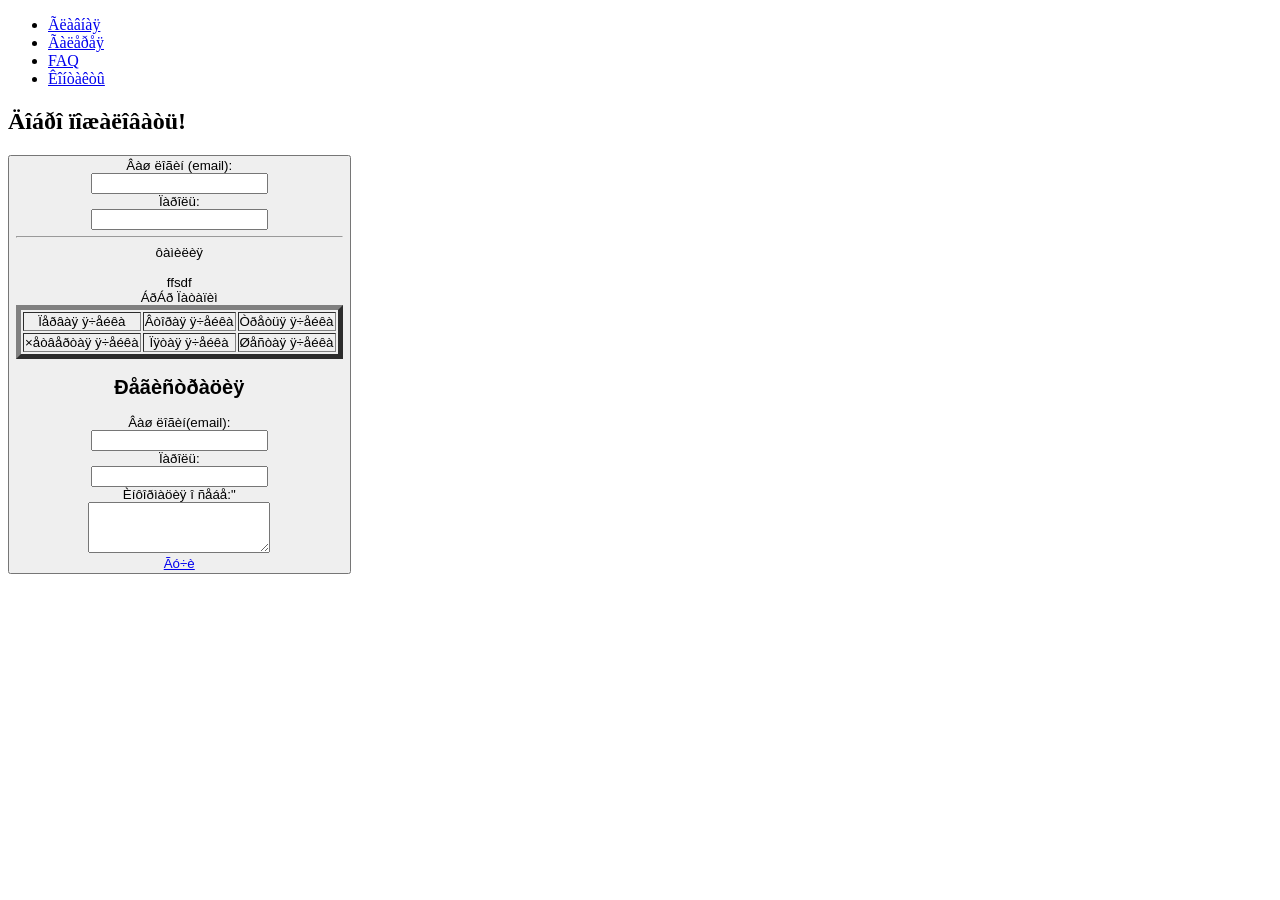
==== index.html @ 30a567be "Rename gg.html to index.html" ====
<!DOCTYPE html> 
<html>

<body>

<nav>
<ul>

<li><a href="#home">Ãëàâíàÿ</a></li>
<li><a href="#gallery">Ãàëåðåÿ</a></li>
<li><a href="#faq">FAQ</a></li>
<li><a href="#contact">Êîíòàêòû</a></li>
</ul>
</nav>
</div>
</header>
<main>
<section id="home" class="hero">
<div class= "hero-content">
<h2 id="heroTitle">Äîáðî ïîæàëîâàòü!<h2>
<div class="button-group">
<button id="ChfngeThemeBtn" class="btn btn-primary">


<form>
<label for="login">Âàø ëîãèí (email):</label><br>
<input type="login" name="ëîãèí"><br>

<label for="password">Ïàðîëü:</label><br>
<input type="password" name="ïàðîëü"<br>



<hr>ôàìèëèÿ</hr>
<table>
<table border="5">
<caption>ÁðÁð Ïàòàïèì</caption>
<br>ffsdf</br>
<tr><td>Ïåðâàÿ ÿ÷åéêà</td><td>Âòîðàÿ ÿ÷åéêà</td><td>Òðåòüÿ ÿ÷åéêà</td></tr>
<tr><td>×åòâåðòàÿ ÿ÷åéêà</td><td>Ïÿòàÿ ÿ÷åéêà</td><td>Øåñòàÿ ÿ÷åéêà</td></tr>
</table>

<form>
<h1>Ðåãèñòðàöèÿ</h1>
<label for="login-field">Âàø ëîãèí(email):</label><br>
<input type="text" name="login" id="login-field"><br>

<label for="password-field">Ïàðîëü:</label><br>
<input type="password" name="ïàðîëü"><br>

<label for="about-myself">Èíôîðìàöèÿ î ñåáå:"<label><br>
<textarea name="îáî ìíå" rows="3"></textarea><br>

<div id="brrrr">
<a href="#brrrr">Ãó÷è</a>


</body>
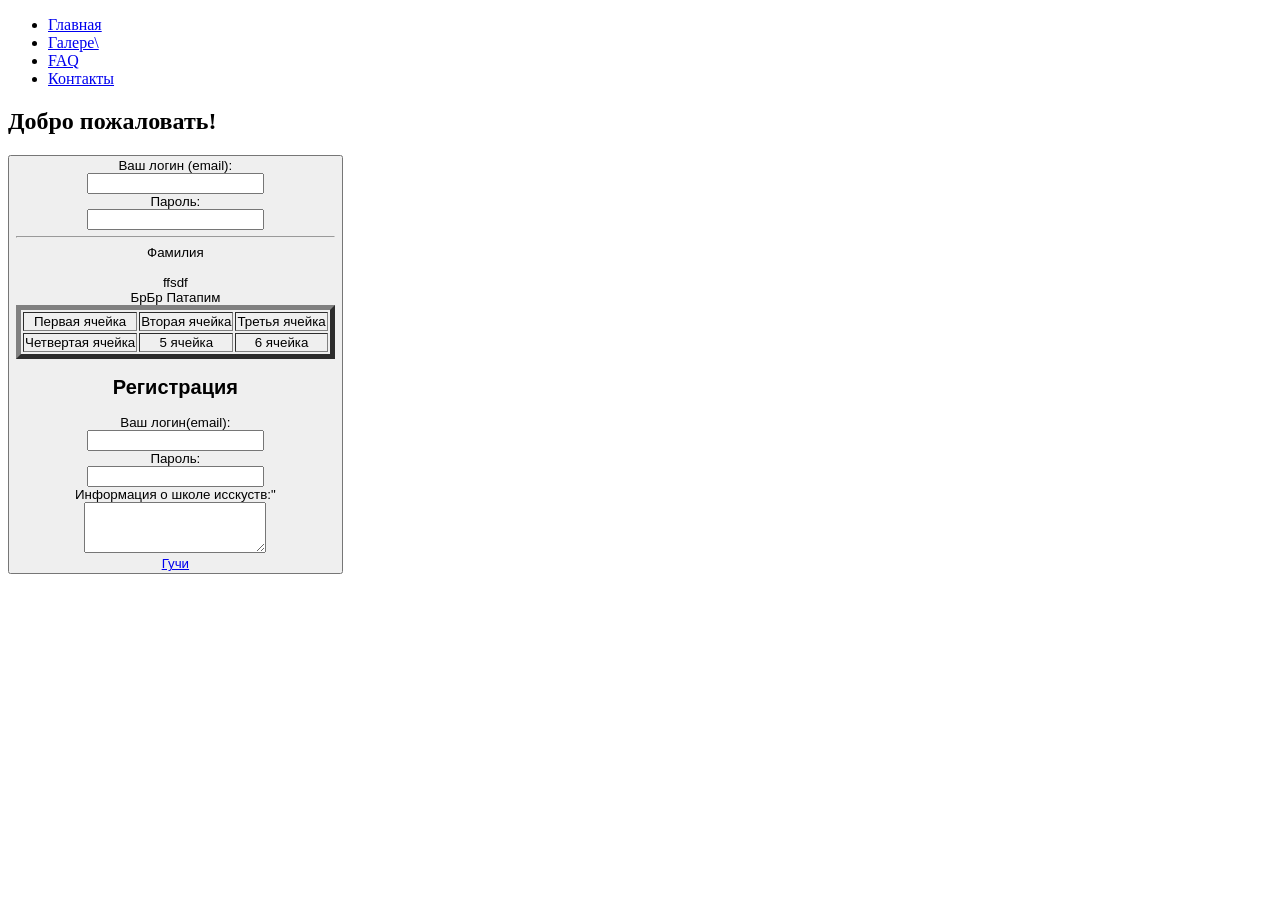
==== commit 02c6b155: "Update index.html" ====
--- a/index.html
+++ b/index.html
@@ -6,10 +6,10 @@
 <nav>
 <ul>
 
-<li><a href="#home">Ãëàâíàÿ</a></li>
-<li><a href="#gallery">Ãàëåðåÿ</a></li>
+<li><a href="#home">Главная</a></li>
+<li><a href="#gallery">Галере\</a></li>
 <li><a href="#faq">FAQ</a></li>
-<li><a href="#contact">Êîíòàêòû</a></li>
+<li><a href="#contact">Контакты</a></li>
 </ul>
 </nav>
 </div>
@@ -17,42 +17,42 @@
 <main>
 <section id="home" class="hero">
 <div class= "hero-content">
-<h2 id="heroTitle">Äîáðî ïîæàëîâàòü!<h2>
+<h2 id="heroTitle">Добро пожаловать!<h2>
 <div class="button-group">
 <button id="ChfngeThemeBtn" class="btn btn-primary">
 
 
 <form>
-<label for="login">Âàø ëîãèí (email):</label><br>
-<input type="login" name="ëîãèí"><br>
+<label for="login">Ваш логин (email):</label><br>
+<input type="login" name="логин"><br>
 
-<label for="password">Ïàðîëü:</label><br>
-<input type="password" name="ïàðîëü"<br>
+<label for="password">Пароль:</label><br>
+<input type="password" name="пароль"<br>
 
 
 
-<hr>ôàìèëèÿ</hr>
+<hr>Фамилия</hr>
 <table>
 <table border="5">
-<caption>ÁðÁð Ïàòàïèì</caption>
+<caption>БрБр Патапим</caption>
 <br>ffsdf</br>
-<tr><td>Ïåðâàÿ ÿ÷åéêà</td><td>Âòîðàÿ ÿ÷åéêà</td><td>Òðåòüÿ ÿ÷åéêà</td></tr>
-<tr><td>×åòâåðòàÿ ÿ÷åéêà</td><td>Ïÿòàÿ ÿ÷åéêà</td><td>Øåñòàÿ ÿ÷åéêà</td></tr>
+<tr><td>Первая ячейка</td><td>Вторая ячейка</td><td>Третья ячейка</td></tr>
+<tr><td>Четвертая ячейка</td><td>5 ячейка</td><td>6 ячейка</td></tr>
 </table>
 
 <form>
-<h1>Ðåãèñòðàöèÿ</h1>
-<label for="login-field">Âàø ëîãèí(email):</label><br>
+<h1>Регистрация</h1>
+<label for="login-field">Ваш логин(email):</label><br>
 <input type="text" name="login" id="login-field"><br>
 
-<label for="password-field">Ïàðîëü:</label><br>
-<input type="password" name="ïàðîëü"><br>
+<label for="password-field">Пароль:</label><br>
+<input type="password" name="пароль"><br>
 
-<label for="about-myself">Èíôîðìàöèÿ î ñåáå:"<label><br>
-<textarea name="îáî ìíå" rows="3"></textarea><br>
+<label for="about-myself">Информация о школе исскуств:"<label><br>
+<textarea name="обо мне" rows="3"></textarea><br>
 
 <div id="brrrr">
-<a href="#brrrr">Ãó÷è</a>
+<a href="#brrrr">Гучи</a>
 
 
 </body>
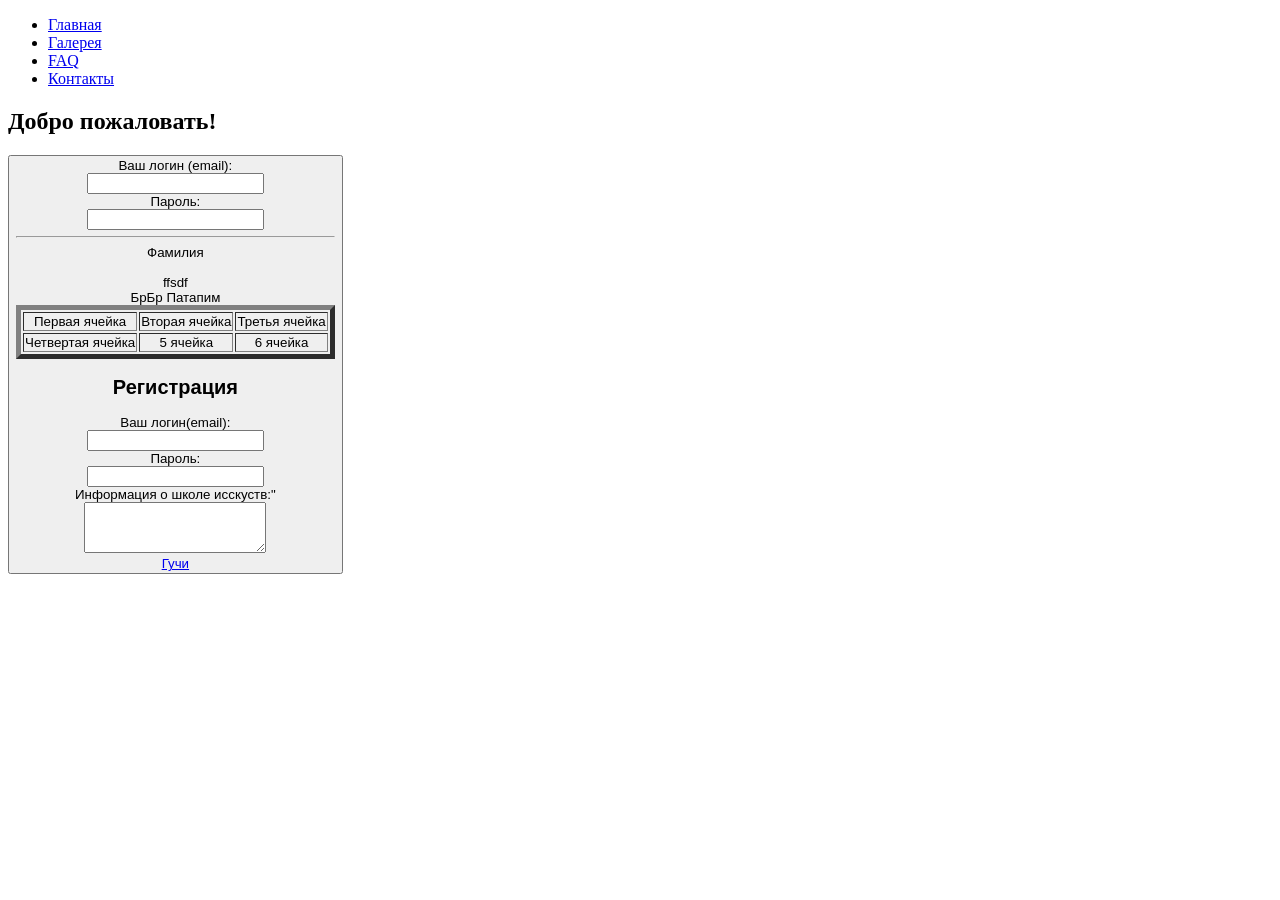
==== commit 692741eb: "Update index.html" ====
--- a/index.html
+++ b/index.html
@@ -7,7 +7,7 @@
 <ul>
 
 <li><a href="#home">Главная</a></li>
-<li><a href="#gallery">Галере\</a></li>
+<li><a href="#gallery">Галерея</a></li>
 <li><a href="#faq">FAQ</a></li>
 <li><a href="#contact">Контакты</a></li>
 </ul>
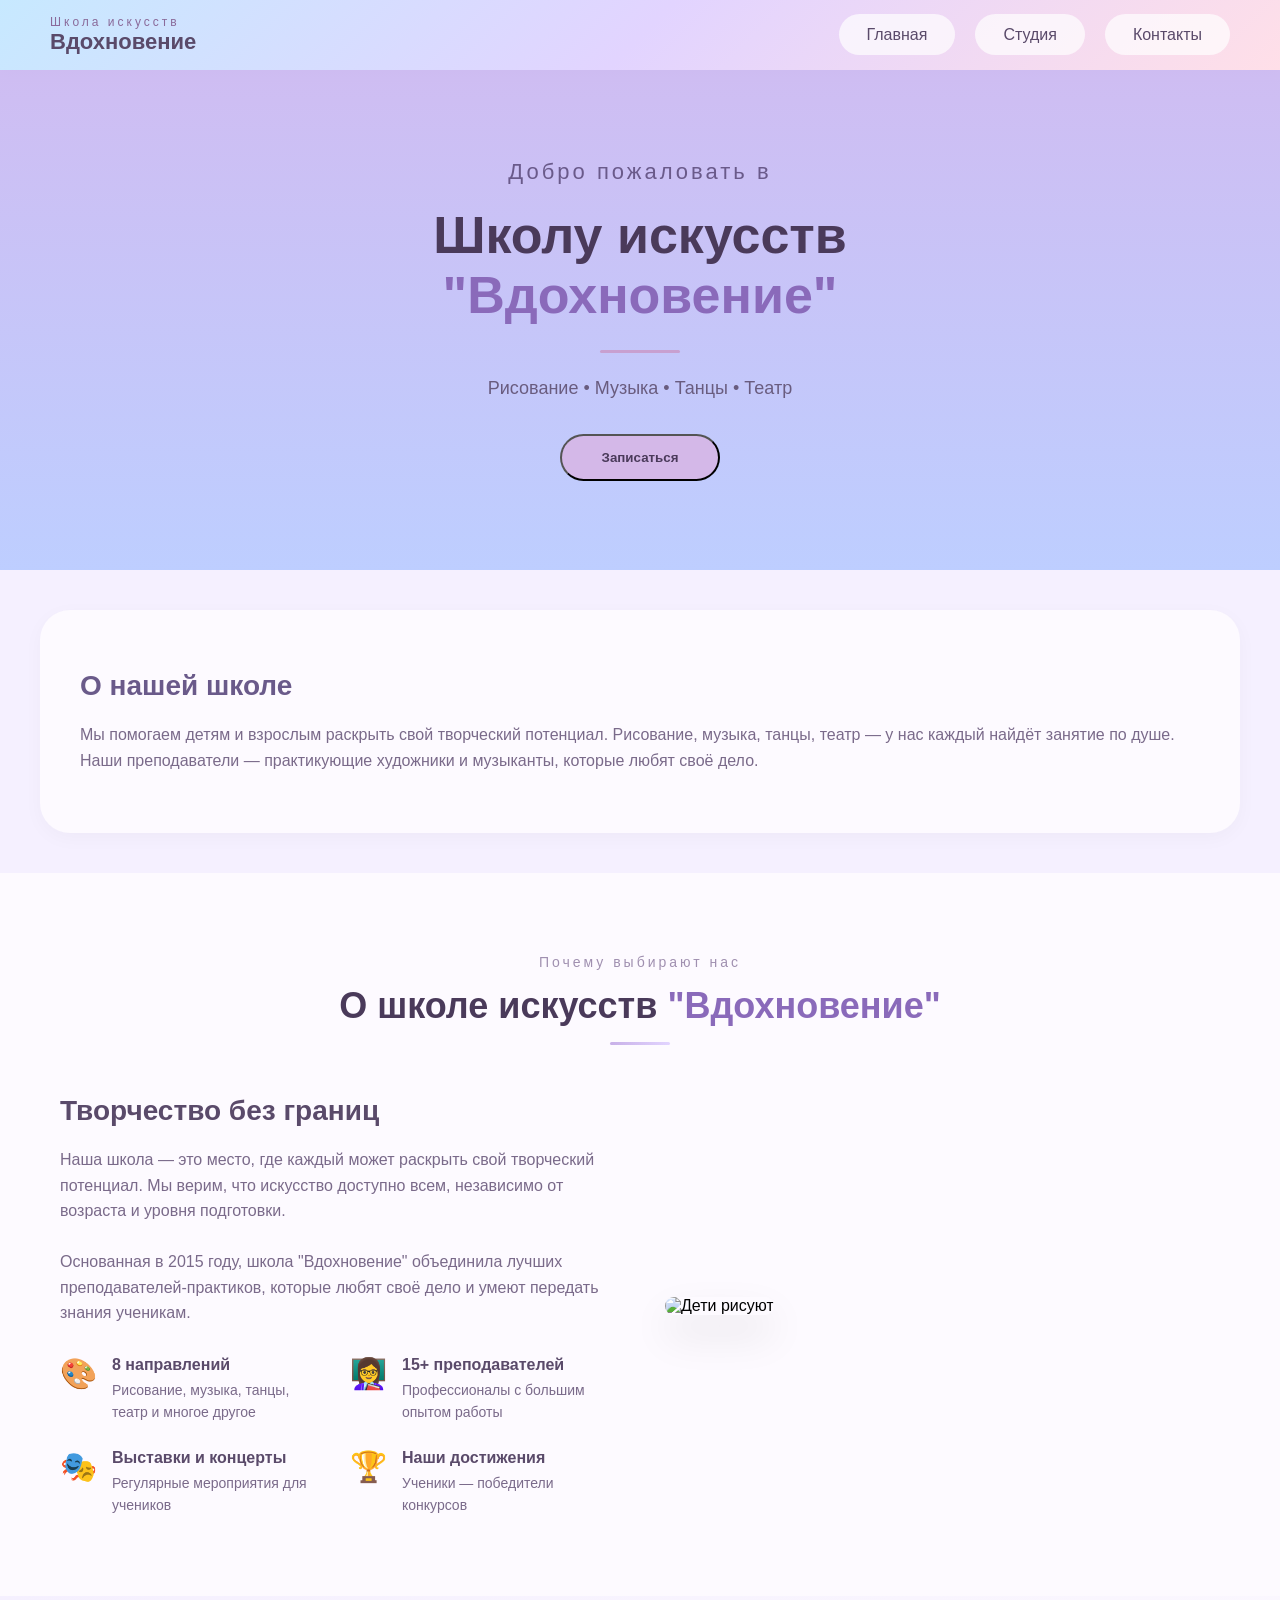
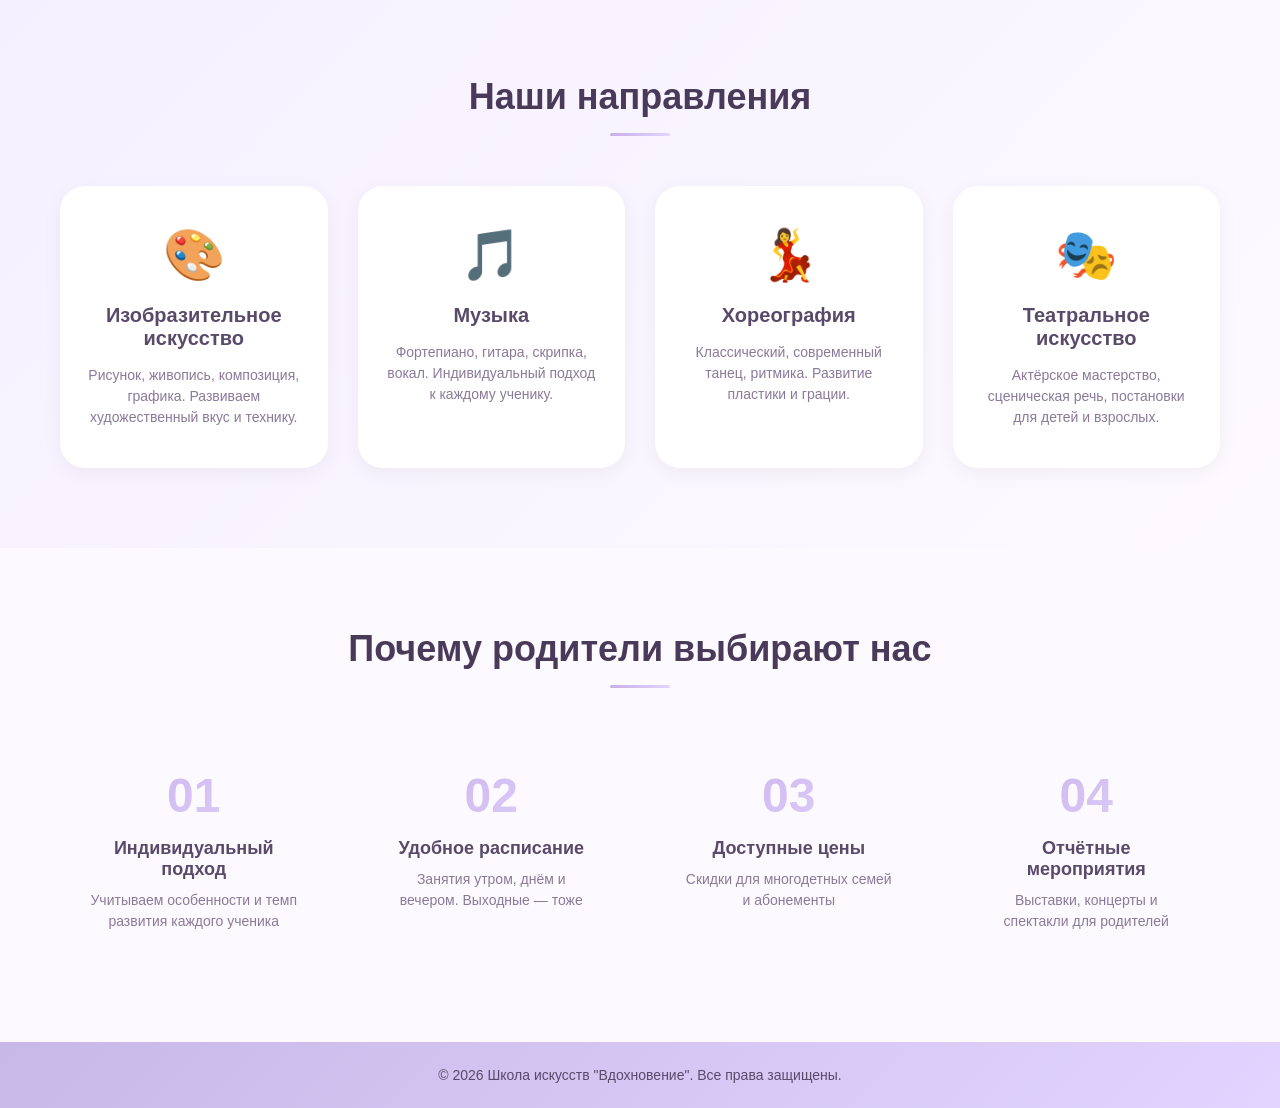
==== commit 970791df: "Update index.html" ====
--- a/index.html
+++ b/index.html
@@ -1,58 +1,767 @@
-<!DOCTYPE html> 
-<html>
-
+<!DOCTYPE html>
+<html lang="ru">
+<head>
+  <meta charset="utf-8">
+  <title>Школа искусств "Вдохновение"</title>
+</head>
+<style> * {
+            margin: 0;
+            padding: 0;
+            box-sizing: border-box;
+        }
+
+        body {
+            background: #f5f0ff;
+            font-family: 'Segoe UI', Tahoma, Geneva, Verdana, sans-serif;
+        }
+
+        /* ===== ШАПКА (Вариант 2 - логотип с надписью) ===== */
+        .header {
+            background: linear-gradient(135deg, #c7e9ff 0%, #e2d4ff 50%, #ffdfe8 100%);
+            padding: 15px 50px;
+            display: flex;
+            justify-content: space-between;
+            align-items: center;
+            box-shadow: 0 4px 15px rgba(0,0,0,0.05);
+        }
+
+        .logo a {
+            text-decoration: none;
+        }
+
+        .logo-small {
+            display: block;
+            font-size: 12px;
+            color: #8a6a9a;
+            letter-spacing: 3px;
+        }
+
+        .logo-big {
+            display: block;
+            font-size: 22px;
+            color: #5a4a6a;
+            font-weight: bold;
+        }
+
+        /* НАВИГАЦИЯ */
+        .nav {
+            display: flex;
+            list-style: none;
+            gap: 20px;
+        }
+
+        .nav a {
+            color: #5a4a6a;
+            text-decoration: none;
+            font-size: 16px;
+            padding: 12px 28px;
+            background: rgba(255, 255, 255, 0.7);
+            border-radius: 35px;
+            transition: all 0.3s ease;
+            font-weight: 500;
+        }
+
+        .nav a:hover {
+            background: #c8b0e8;
+            color: white;
+            transform: scale(1.05);
+            box-shadow: 0 5px 15px rgba(160, 120, 200, 0.3);
+        }
+
+        /* ===== БАННЕР С КАРТИНКОЙ (Вариант 3) ===== */
+        .banner {
+            background: linear-gradient(rgba(200, 180, 240, 0.85), rgba(180, 200, 255, 0.85)), 
+                        url('https://images.unsplash.com/photo-1460661419201-fd4cecdf8a8e?w=1200');
+            background-size: cover;
+            background-position: center;
+            min-height: 500px;
+            display: flex;
+            align-items: center;
+            justify-content: center;
+            text-align: center;
+            color: #4a3a5a;
+        }
+
+        .banner-content h2 {
+            font-size: 22px;
+            font-weight: normal;
+            letter-spacing: 3px;
+            margin-bottom: 15px;
+            color: #6a5a8a;
+        }
+
+        .banner-content h1 {
+            font-size: 52px;
+            margin: 20px 0;
+            font-weight: bold;
+            color: #4a3a5a;
+        }
+
+        .banner-content h1 span {
+            color: #8a6aba;
+        }
+
+        .banner-line {
+            width: 80px;
+            height: 3px;
+            background: #c8a0d0;
+            margin: 25px auto;
+            border-radius: 3px;
+        }
+
+        .banner-content p {
+            font-size: 18px;
+            margin-bottom: 35px;
+            opacity: 0.85;
+            color: #5a4a6a;
+        }
+
+        .banner-btn {
+            display: inline-block;
+            background: #d4b8e8;
+            color: #4a3a5a;
+            padding: 14px 40px;
+            text-decoration: none;
+            border-radius: 50px;
+            font-weight: bold;
+            transition: 0.3s;
+        }
+
+        .banner-btn:hover {
+            background: #e8c8f0;
+            transform: scale(1.05);
+            box-shadow: 0 5px 15px rgba(0,0,0,0.1);
+        }
+
+        /* ===== ОСНОВНОЙ КОНТЕНТ ===== */
+        .content {
+            padding: 60px 40px;
+            max-width: 1200px;
+            margin: 0 auto;
+            background: #fdfaff;
+            border-radius: 30px;
+            margin-top: 40px;
+            margin-bottom: 40px;
+            box-shadow: 0 5px 20px rgba(0,0,0,0.03);
+        }
+        .content h3 {
+            color: #6a5a8a;
+            font-size: 28px;
+            margin-bottom: 20px;
+        }
+
+        .content p {
+            color: #7a6a8a;
+            line-height: 1.6;
+        }
+
+        /* ===== ПОДВАЛ ===== */
+        .footer {
+            background: linear-gradient(135deg, #c8b8e8 0%, #e2d4ff 100%);
+            color: #5a4a6a;
+            text-align: center;
+            padding: 25px;
+            font-size: 14px;
+        }
+       
+/* ===== ОБЩИЕ СТИЛИ ===== */
+.container {
+    max-width: 1200px;
+    margin: 0 auto;
+    padding: 0 20px;
+}
+
+.section-title {
+    text-align: center;
+    margin-bottom: 50px;
+}
+
+.section-subtitle {
+    display: inline-block;
+    font-size: 14px;
+    letter-spacing: 3px;
+    color: #a090b0;
+    margin-bottom: 15px;
+}
+
+.section-title h2 {
+    font-size: 36px;
+    color: #4a3a5a;
+    margin-bottom: 15px;
+}
+
+.section-title h2 span {
+    color: #8a6aba;
+}
+
+.title-line {
+    width: 60px;
+    height: 3px;
+    background: linear-gradient(90deg, #c8b0e8, #e2d4ff);
+    margin: 0 auto;
+    border-radius: 3px;
+}
+
+/* ===== О ШКОЛЕ ===== */
+.about-section {
+    padding: 80px 0;
+    background: #fdfaff;
+}
+
+.about-grid {
+    display: flex;
+    gap: 50px;
+    align-items: center;
+}
+
+.about-text {
+    flex: 1;
+}
+
+.about-text h3 {
+    font-size: 28px;
+    color: #5a4a6a;
+    margin-bottom: 20px;
+}
+
+.about-text p {
+    color: #7a6a8a;
+    line-height: 1.6;
+    margin-bottom: 25px;
+}
+
+.features-list {
+    display: grid;
+    grid-template-columns: repeat(2, 1fr);
+    gap: 25px;
+    margin-top: 30px;
+}
+
+.feature {
+    display: flex;
+    gap: 15px;
+    align-items: flex-start;
+}
+
+.feature-icon {
+    font-size: 30px;
+}
+
+.feature h4 {
+    color: #5a4a6a;
+    margin-bottom: 5px;
+}
+
+.feature p {
+    font-size: 14px;
+    margin-bottom: 0;
+}
+
+.about-image {
+    flex: 1;
+}
+
+.about-image img {
+    width: 100%;
+    border-radius: 30px;
+    box-shadow: 0 20px 40px rgba(0,0,0,0.1);
+}
+
+/* ===== НАПРАВЛЕНИЯ ===== */
+.directions {
+    padding: 80px 0;
+    background: linear-gradient(135deg, #f5f0ff 0%, #fdfaff 100%);
+}
+
+.directions-grid {
+    display: grid;
+    grid-template-columns: repeat(4, 1fr);
+    gap: 30px;
+}
+
+.direction-card {
+    background: white;
+    padding: 40px 25px;
+    text-align: center;
+    border-radius: 25px;
+    transition: transform 0.3s, box-shadow 0.3s;
+    box-shadow: 0 5px 20px rgba(0,0,0,0.05);
+}
+
+.direction-card:hover {
+    transform: translateY(-10px);
+    box-shadow: 0 15px 35px rgba(160,120,200,0.15);
+}
+
+.direction-icon {
+    font-size: 50px;
+    margin-bottom: 20px;
+}
+
+.direction-card h3 {
+    color: #5a4a6a;
+    margin-bottom: 15px;
+    font-size: 20px;
+}
+
+.direction-card p {
+    color: #8a7a9a;
+    font-size: 14px;
+    line-height: 1.5;
+}
+
+/* ===== ПРЕИМУЩЕСТВА ===== */
+.advantages {
+    padding: 80px 0;
+    background: #fdfaff;
+}
+
+.advantages-grid {
+    display: grid;
+    grid-template-columns: repeat(4, 1fr);
+    gap: 30px;
+}
+
+.advantage {
+    text-align: center;
+    padding: 30px;
+}
+
+.advantage-number {
+    font-size: 48px;
+    font-weight: bold;
+    background: linear-gradient(135deg, #c8b0e8, #e2d4ff);
+    -webkit-background-clip: text;
+    background-clip: text;
+    color: transparent;
+    margin-bottom: 15px;
+}
+
+.advantage h3 {
+    color: #5a4a6a;
+    margin-bottom: 10px;
+    font-size: 18px;
+}.advantage p {
+    color: #8a7a9a;
+    font-size: 14px;
+    line-height: 1.5;
+}
+
+/* ===== АДАПТАЦИЯ ДЛЯ ТЕЛЕФОНОВ ===== */
+@media (max-width: 768px) {
+    .about-grid {
+        flex-direction: column;
+    }
+    
+    .directions-grid {
+        grid-template-columns: repeat(2, 1fr);
+    }
+    
+    .advantages-grid {
+        grid-template-columns: repeat(2, 1fr);
+    }
+    
+    .features-list {
+        grid-template-columns: 1fr;
+    }
+    
+    .section-title h2 {
+        font-size: 28px;
+    }
+}
+
+@media (max-width: 480px) {
+    .directions-grid {
+        grid-template-columns: 1fr;
+    }
+    
+    .advantages-grid {
+        grid-template-columns: 1fr;
+    }
+}
+`
+/* ===== ВСПЛЫВАЮЩЕЕ ОКНО (МОДАЛЬНОЕ) ===== */
+
+/* Кнопка, которая открывает окно */
+.open-modal-btn {
+    display: inline-block;
+    background: linear-gradient(135deg, #c8b0e8, #e2d4ff);
+    color: #4a3a5a;
+    padding: 16px 45px;
+    border: none;
+    border-radius: 50px;
+    font-size: 18px;
+    font-weight: bold;
+    cursor: pointer;
+    transition: all 0.3s ease;
+    font-family: inherit;
+    margin-top: 20px;
+}
+
+.open-modal-btn:hover {
+    transform: scale(1.05);
+    box-shadow: 0 8px 20px rgba(160, 120, 200, 0.3);
+}
+
+/* Затемнение фона */
+.modal {
+    display: none;
+    position: fixed;
+    top: 0;
+    left: 0;
+    width: 100%;
+    height: 100%;
+    background: rgba(0, 0, 0, 0.6);
+    z-index: 1000;
+    justify-content: center;
+    align-items: center;
+}
+
+/* Всплывающее окно */
+.modal-content {
+    background: white;
+    border-radius: 30px;
+    max-width: 500px;
+    width: 90%;
+    padding: 35px;
+    position: relative;
+    animation: modalOpen 0.3s ease;
+}
+
+@keyframes modalOpen {
+    from {
+        transform: scale(0.8);
+        opacity: 0;
+    }
+    to {
+        transform: scale(1);
+        opacity: 1;
+    }
+}
+
+/* Кнопка закрытия */
+.close-modal {
+    position: absolute;
+    top: 15px;
+    right: 20px;
+    font-size: 28px;
+    cursor: pointer;
+    color: #aaa;
+    transition: 0.3s;
+}
+
+.close-modal:hover {
+    color: #c8b0e8;
+}
+
+/* Форма внутри окна */
+.modal-form-group {
+    margin-bottom: 20px;
+}
+
+.modal-form-group label {
+    display: block;
+    color: #5a4a6a;
+    font-weight: 500;
+    margin-bottom: 8px;
+    font-size: 14px;
+}
+
+.modal-form-group input,
+.modal-form-group select {
+    width: 100%;
+    padding: 12px 15px;
+    border: 2px solid #e8e0f0;
+    border-radius: 15px;
+    font-size: 14px;
+    font-family: inherit;
+}
+
+.modal-form-group input:focus,
+.modal-form-group select:focus {
+    outline: none;
+    border-color: #c8b0e8;
+}
+
+.modal-submit-btn {
+    width: 100%;
+    background: linear-gradient(135deg, #c8b0e8, #e2d4ff);
+    color: #4a3a5a;
+    padding: 14px;
+    border: none;
+    border-radius: 50px;
+    font-size: 16px;
+    font-weight: bold;
+    cursor: pointer;
+    transition: 0.3s;
+    margin-top: 10px;
+}
+
+.modal-submit-btn:hover {
+    transform: scale(1.02);
+}
+
+/* Сообщение об успешной отправке */
+.success-message {
+    text-align: center;
+    padding: 20px;
+}
+
+.success-message h3 {
+    color: #6a5a8a;
+    margin-bottom: 10px;
+    font-size: 24px;
+}
+
+.success-message p {
+    color: #8a7a9a;
+}
+
+.success-message .checkmark {
+    font-size: 60px;
+    margin-bottom: 15px;
+}
+
+</style>
 <body>
 
-<nav>
-<ul>
-
-<li><a href="#home">Главная</a></li>
-<li><a href="#gallery">Галерея</a></li>
-<li><a href="#faq">FAQ</a></li>
-<li><a href="#contact">Контакты</a></li>
-</ul>
-</nav>
+<!-- ШАПКА (Вариант 2) -->
+<div class="header">
+    <div class="logo">
+        <a href="#">
+            <span class="logo-small">Школа искусств</span>
+            <span class="logo-big">Вдохновение</span>
+        </a>
+    </div>
+    <ul class="nav">
+        <li><a href="#">Главная</a></li>
+        <li><a href="#">Студия</a></li>
+        <li><a href="#">Контакты</a></li>
+    </ul>
 </div>
-</header>
-<main>
-<section id="home" class="hero">
-<div class= "hero-content">
-<h2 id="heroTitle">Добро пожаловать!<h2>
-<div class="button-group">
-<button id="ChfngeThemeBtn" class="btn btn-primary">
-
-
-<form>
-<label for="login">Ваш логин (email):</label><br>
-<input type="login" name="логин"><br>
-
-<label for="password">Пароль:</label><br>
-<input type="password" name="пароль"<br>
-
-
-
-<hr>Фамилия</hr>
-<table>
-<table border="5">
-<caption>БрБр Патапим</caption>
-<br>ffsdf</br>
-<tr><td>Первая ячейка</td><td>Вторая ячейка</td><td>Третья ячейка</td></tr>
-<tr><td>Четвертая ячейка</td><td>5 ячейка</td><td>6 ячейка</td></tr>
-</table>
-
-<form>
-<h1>Регистрация</h1>
-<label for="login-field">Ваш логин(email):</label><br>
-<input type="text" name="login" id="login-field"><br>
-
-<label for="password-field">Пароль:</label><br>
-<input type="password" name="пароль"><br>
-
-<label for="about-myself">Информация о школе исскуств:"<label><br>
-<textarea name="обо мне" rows="3"></textarea><br>
-
-<div id="brrrr">
-<a href="#brrrr">Гучи</a>
-
+
+<!-- БАННЕР С КАРТИНКОЙ (Вариант 3) -->
+<div class="banner">
+    <div class="banner-content">
+        <h2>Добро пожаловать в</h2>
+        <h1>Школу искусств<br><span>"Вдохновение"</span></h1>
+        <div class="banner-line"></div>
+        <p>Рисование • Музыка • Танцы • Театр</p>
+     <button class="banner-btn" onclick="записаться()">Записаться</button>
+
+
+    </div>
+</div>
+
+<!-- ОСНОВНОЙ КОНТЕНТ -->
+<div class="content">
+    <h3>О нашей школе</h3>
+    <p>Мы помогаем детям и взрослым раскрыть свой творческий потенциал. Рисование, музыка, танцы, театр — у нас каждый найдёт занятие по душе. Наши преподаватели — практикующие художники и музыканты, которые любят своё дело.</p>
+</div>
+<!-- О ШКОЛЕ - ОСНОВНОЙ БЛОК -->
+<div class="about-section">
+    <div class="container">
+        <div class="section-title">
+            <span class="section-subtitle">Почему выбирают нас</span>
+            <h2>О школе искусств <span>"Вдохновение"</span></h2>
+            <div class="title-line"></div>
+        </div>
+
+        <div class="about-grid">
+            <div class="about-text">
+                <h3>Творчество без границ</h3>
+                <p>Наша школа — это место, где каждый может раскрыть свой творческий потенциал. Мы верим, что искусство доступно всем, независимо от возраста и уровня подготовки.</p>
+                <p>Основанная в 2015 году, школа "Вдохновение" объединила лучших преподавателей-практиков, которые любят своё дело и умеют передать знания ученикам.</p>
+                <div class="features-list">
+                    <div class="feature">
+                        <span class="feature-icon">🎨</span>
+                        <div>
+                            <h4>8 направлений</h4>
+                            <p>Рисование, музыка, танцы, театр и многое другое</p>
+                        </div>
+                    </div>
+                    <div class="feature">
+                        <span class="feature-icon">👩‍🏫</span>
+                        <div>
+                            <h4>15+ преподавателей</h4>
+                            <p>Профессионалы с большим опытом работы</p>
+                        </div>
+                    </div>
+                    <div class="feature">
+                        <span class="feature-icon">🎭</span>
+                        <div>
+                            <h4>Выставки и концерты</h4>
+                            <p>Регулярные мероприятия для учеников</p>
+                        </div>
+                    </div>
+                    <div class="feature">
+                        <span class="feature-icon">🏆</span>
+                        <div>
+                            <h4>Наши достижения</h4>
+                            <p>Ученики — победители конкурсов</p>
+                        </div>
+                    </div>
+                </div>
+            </div>
+            <div class="about-image">
+                <img src="https://images.unsplash.com/photo-1544620347-c4fd4a3d5957?w=500" alt="Дети рисуют">
+            </div>
+        </div>
+    </div>
+</div>
+
+<!-- НАПРАВЛЕНИЯ -->
+<div class="directions">
+    <div class="container">
+        <div class="section-title">
+            <h2>Наши направления</h2>
+            <div class="title-line"></div>
+        </div>
+        <div class="directions-grid">
+            <div class="direction-card">
+                <div class="direction-icon">🎨</div>
+                <h3>Изобразительное искусство</h3>
+                <p>Рисунок, живопись, композиция, графика. Развиваем художественный вкус и технику.</p>
+            </div>
+            <div class="direction-card">
+                <div class="direction-icon">🎵</div>
+                <h3>Музыка</h3>
+                <p>Фортепиано, гитара, скрипка, вокал. Индивидуальный подход к каждому ученику.</p>
+            </div>
+            <div class="direction-card">
+                <div class="direction-icon">💃</div>
+                <h3>Хореография</h3>
+                <p>Классический, современный танец, ритмика. Развитие пластики и грации.</p>
+            </div>
+            <div class="direction-card">
+                <div class="direction-icon">🎭</div>
+                <h3>Театральное искусство</h3>
+                <p>Актёрское мастерство, сценическая речь, постановки для детей и взрослых.</p>
+            </div>
+        </div>
+    </div>
+</div>
+<!-- ПРЕИМУЩЕСТВА -->
+<div class="advantages">
+    <div class="container">
+        <div class="section-title">
+            <h2>Почему родители выбирают нас</h2>
+            <div class="title-line"></div>
+        </div>
+        <div class="advantages-grid">
+            <div class="advantage">
+                <div class="advantage-number">01</div>
+                <h3>Индивидуальный подход</h3>
+                <p>Учитываем особенности и темп развития каждого ученика</p>
+            </div>
+            <div class="advantage">
+                <div class="advantage-number">02</div>
+                <h3>Удобное расписание</h3>
+                <p>Занятия утром, днём и вечером. Выходные — тоже</p>
+            </div>
+            <div class="advantage">
+                <div class="advantage-number">03</div>
+                <h3>Доступные цены</h3>
+                <p>Скидки для многодетных семей и абонементы</p>
+            </div>
+            <div class="advantage">
+                <div class="advantage-number">04</div>
+                <h3>Отчётные мероприятия</h3>
+                <p>Выставки, концерты и спектакли для родителей</p>
+            </div>
+        </div>
+    </div>
+</div>
+
+<!-- ПОДВАЛ -->
+<div class="footer">
+    © 2026 Школа искусств "Вдохновение". Все права защищены.
+</div>
+<!-- ВСПЛЫВАЮЩЕЕ ОКНО -->
+<div id="myModal" class="modal">
+    <div class="modal-content">
+        <span class="close-modal" onclick="closeModal()">&times;</span>
+        
+        <!-- Форма в окне -->
+        <div id="formContent">
+            <h3 style="color: #5a4a6a; margin-bottom: 20px; text-align: center;">Записаться в школу</h3>
+            <form id="signupForm">
+                <div class="modal-form-group">
+                    <label>Ваше имя *</label>
+                    <input type="text" id="modalName" required>
+                </div>
+                <div class="modal-form-group">
+                    <label>Телефон *</label>
+                    <input type="tel" id="modalPhone" required>
+                    </div>
+                <div class="modal-form-group">
+                    <label>Возраст ученика</label>
+                    <select id="modalAge">
+                        <option value="4-6">4-6 лет</option>
+                        <option value="7-10">7-10 лет</option>
+                        <option value="11-14">11-14 лет</option>
+                        <option value="15-17">15-17 лет</option>
+                        <option value="18+">18+ лет</option>
+                    </select>
+                </div>
+                <div class="modal-form-group">
+                    <label>Направление</label>
+                    <select id="modalDirection">
+                        <option value="painting">Изобразительное искусство</option>
+                        <option value="music">Музыка</option>
+                        <option value="dance">Хореография</option>
+                        <option value="theater">Театральное искусство</option>
+                    </select>
+                </div>
+                <button type="submit" class="modal-submit-btn">Отправить заявку</button>
+            </form>
+        </div>
+    </div>
+</div>
+<script>
+    function записаться() {
+        // Вопрос 1: Имя
+        let имя = prompt("Введите ваше имя:");
+        if (!имя) {
+            alert("Вы не ввели имя!");
+            return;
+        }
+        
+        // Вопрос 2: Телефон
+        let телефон = prompt("Введите ваш номер телефона:");
+        if (!телефон) {
+            alert("Вы не ввели телефон!");
+            return;
+        }
+        
+        // Вопрос 3: Возраст
+        let возраст = prompt("Введите возраст ученика (например: 7, 15, взрослый):");
+        if (!возраст) {
+            возраст = "не указан";
+        }
+        
+        // Вопрос 4: Направление
+        let направление = prompt("Какое направление вас интересует?\n1 - Рисование\n2 - Музыка\n3 - Танцы\n4 - Театр");
+        
+        let направлениеТекст = "";
+        if (направление === "1") направлениеТекст = "Рисование";
+        else if (направление === "2") направлениеТекст = "Музыка";
+        else if (направление === "3") направлениеТекст = "Танцы";
+        else if (направление === "4") направлениеТекст = "Театр";
+        else направлениеТекст = "не выбрано";
+        
+        // Показать результат
+        let сообщение = "✅ ЗАЯВКА ПРИНЯТА!\n\n";
+        сообщение += "Имя: " + имя + "\n";
+        сообщение += "Телефон: " + телефон + "\n";
+        сообщение += "Возраст: " + возраст + "\n";
+        сообщение += "Направление: " + направлениеТекст + "\n\n";
+        сообщение += "Мы свяжемся с вами в ближайшее время!";
+        
+        alert(сообщение);
+    }
+</script>
 
 </body>
+</html>
+
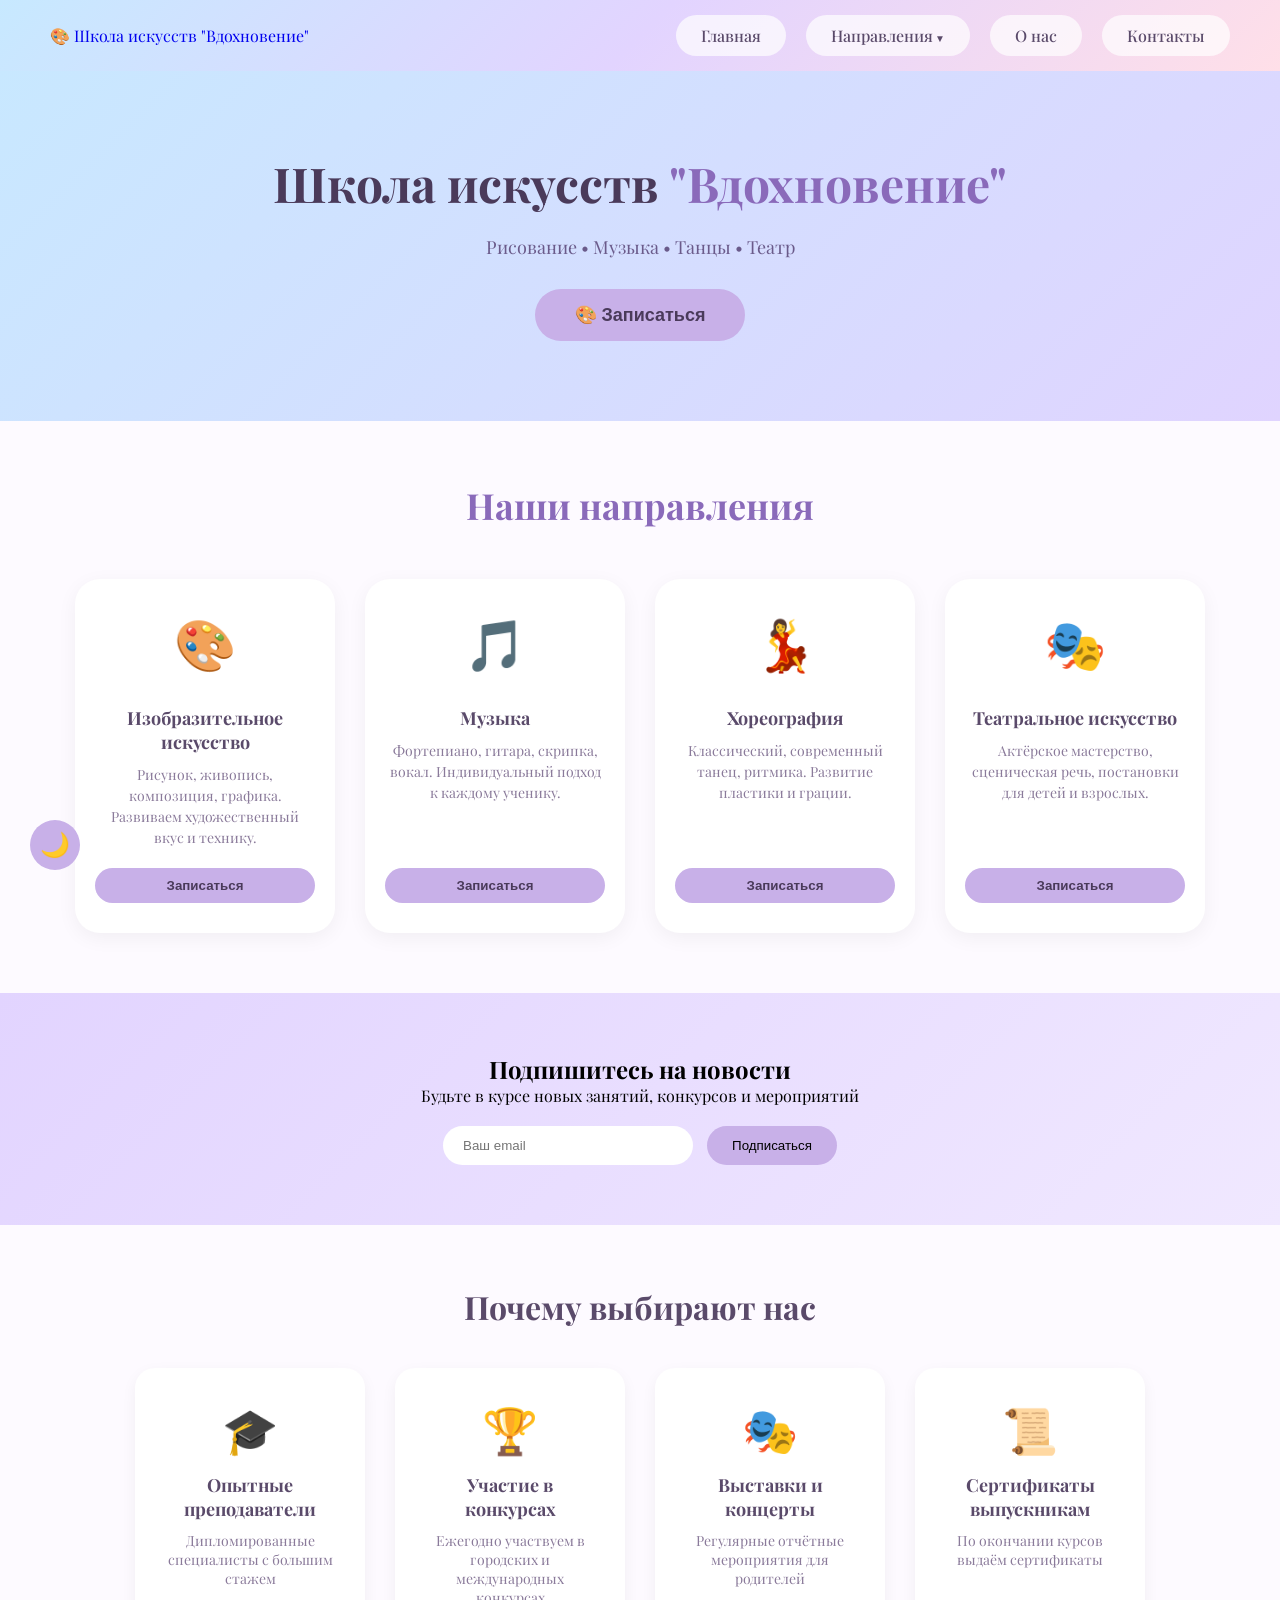
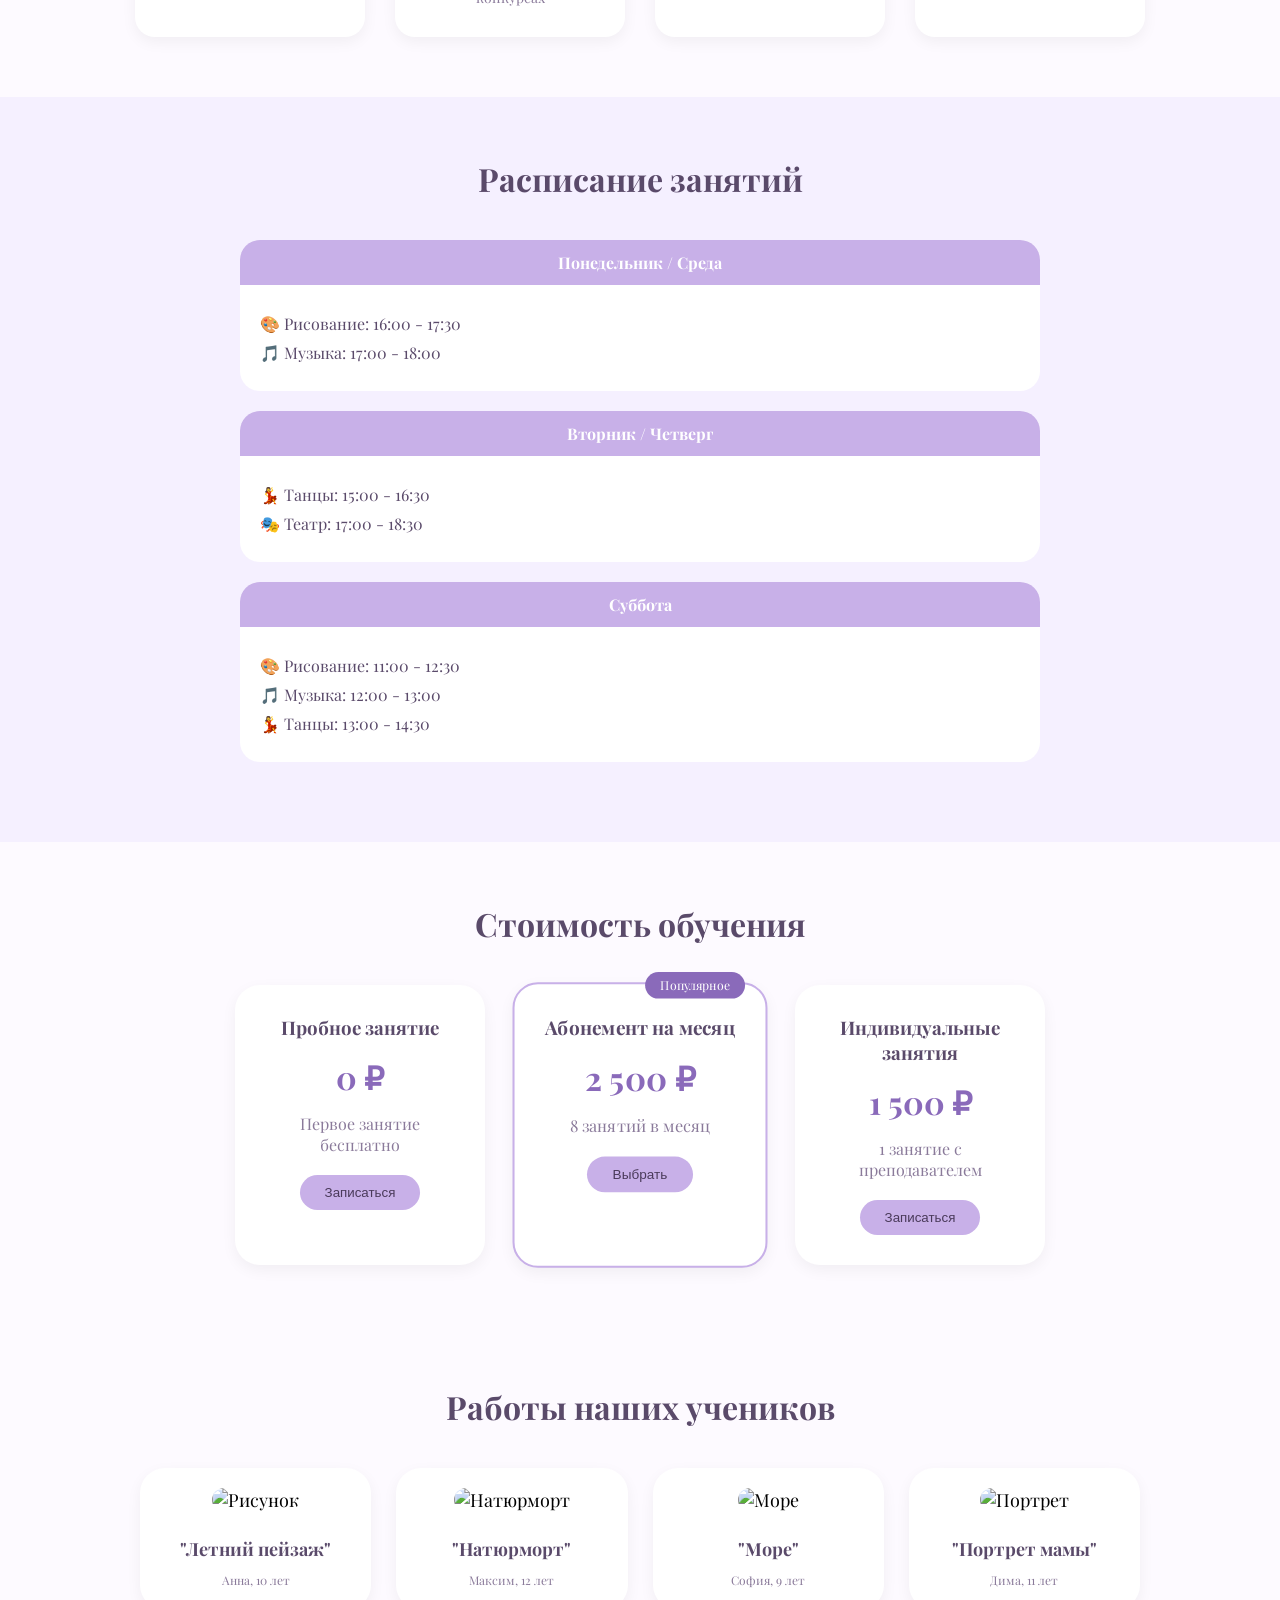
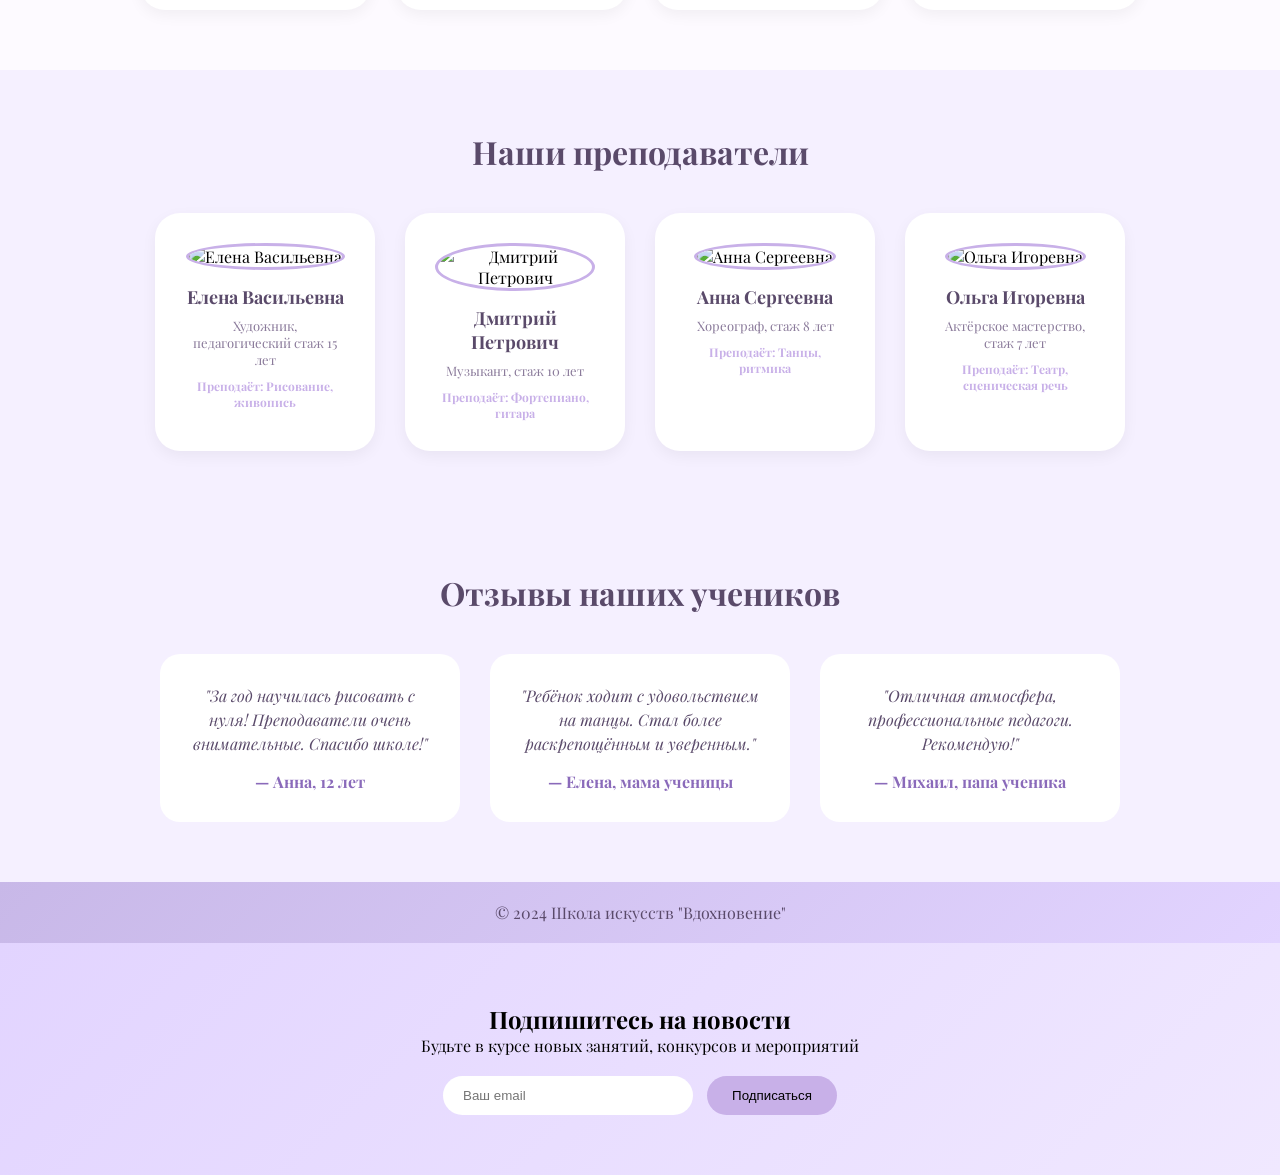
==== commit 70d241c2: "Add files via upload" ====
--- a/index.html
+++ b/index.html
@@ -1,767 +1,265 @@
-<!DOCTYPE html>
+﻿<!DOCTYPE html>
 <html lang="ru">
 <head>
-  <meta charset="utf-8">
-  <title>Школа искусств "Вдохновение"</title>
+    <meta charset="utf-8">
+    <title>Школа искусств "Вдохновение"</title>
+  <link rel="stylesheet" href="StyleSheet1.css">
+  <link href="https://fonts.googleapis.com/css2?family=Playfair+Display:wght@400;700&family=Roboto&display=swap" rel="stylesheet">
+<link rel="icon" type="image/svg+xml" href="data:image/svg+xml,%3Csvg xmlns='http://www.w3.org/2000/svg' viewBox='0 0 100 100'%3E%3Ctext y='.9em' font-size='90'%3E🎨%3C/text%3E%3C/svg%3E">
 </head>
-<style> * {
-            margin: 0;
-            padding: 0;
-            box-sizing: border-box;
-        }
-
-        body {
-            background: #f5f0ff;
-            font-family: 'Segoe UI', Tahoma, Geneva, Verdana, sans-serif;
-        }
-
-        /* ===== ШАПКА (Вариант 2 - логотип с надписью) ===== */
-        .header {
-            background: linear-gradient(135deg, #c7e9ff 0%, #e2d4ff 50%, #ffdfe8 100%);
-            padding: 15px 50px;
-            display: flex;
-            justify-content: space-between;
-            align-items: center;
-            box-shadow: 0 4px 15px rgba(0,0,0,0.05);
-        }
-
-        .logo a {
-            text-decoration: none;
-        }
-
-        .logo-small {
-            display: block;
-            font-size: 12px;
-            color: #8a6a9a;
-            letter-spacing: 3px;
-        }
-
-        .logo-big {
-            display: block;
-            font-size: 22px;
-            color: #5a4a6a;
-            font-weight: bold;
-        }
-
-        /* НАВИГАЦИЯ */
-        .nav {
-            display: flex;
-            list-style: none;
-            gap: 20px;
-        }
-
-        .nav a {
-            color: #5a4a6a;
-            text-decoration: none;
-            font-size: 16px;
-            padding: 12px 28px;
-            background: rgba(255, 255, 255, 0.7);
-            border-radius: 35px;
-            transition: all 0.3s ease;
-            font-weight: 500;
-        }
-
-        .nav a:hover {
-            background: #c8b0e8;
-            color: white;
-            transform: scale(1.05);
-            box-shadow: 0 5px 15px rgba(160, 120, 200, 0.3);
-        }
-
-        /* ===== БАННЕР С КАРТИНКОЙ (Вариант 3) ===== */
-        .banner {
-            background: linear-gradient(rgba(200, 180, 240, 0.85), rgba(180, 200, 255, 0.85)), 
-                        url('https://images.unsplash.com/photo-1460661419201-fd4cecdf8a8e?w=1200');
-            background-size: cover;
-            background-position: center;
-            min-height: 500px;
-            display: flex;
-            align-items: center;
-            justify-content: center;
-            text-align: center;
-            color: #4a3a5a;
-        }
-
-        .banner-content h2 {
-            font-size: 22px;
-            font-weight: normal;
-            letter-spacing: 3px;
-            margin-bottom: 15px;
-            color: #6a5a8a;
-        }
-
-        .banner-content h1 {
-            font-size: 52px;
-            margin: 20px 0;
-            font-weight: bold;
-            color: #4a3a5a;
-        }
-
-        .banner-content h1 span {
-            color: #8a6aba;
-        }
-
-        .banner-line {
-            width: 80px;
-            height: 3px;
-            background: #c8a0d0;
-            margin: 25px auto;
-            border-radius: 3px;
-        }
-
-        .banner-content p {
-            font-size: 18px;
-            margin-bottom: 35px;
-            opacity: 0.85;
-            color: #5a4a6a;
-        }
-
-        .banner-btn {
-            display: inline-block;
-            background: #d4b8e8;
-            color: #4a3a5a;
-            padding: 14px 40px;
-            text-decoration: none;
-            border-radius: 50px;
-            font-weight: bold;
-            transition: 0.3s;
-        }
-
-        .banner-btn:hover {
-            background: #e8c8f0;
-            transform: scale(1.05);
-            box-shadow: 0 5px 15px rgba(0,0,0,0.1);
-        }
-
-        /* ===== ОСНОВНОЙ КОНТЕНТ ===== */
-        .content {
-            padding: 60px 40px;
-            max-width: 1200px;
-            margin: 0 auto;
-            background: #fdfaff;
-            border-radius: 30px;
-            margin-top: 40px;
-            margin-bottom: 40px;
-            box-shadow: 0 5px 20px rgba(0,0,0,0.03);
-        }
-        .content h3 {
-            color: #6a5a8a;
-            font-size: 28px;
-            margin-bottom: 20px;
-        }
-
-        .content p {
-            color: #7a6a8a;
-            line-height: 1.6;
-        }
-
-        /* ===== ПОДВАЛ ===== */
-        .footer {
-            background: linear-gradient(135deg, #c8b8e8 0%, #e2d4ff 100%);
-            color: #5a4a6a;
-            text-align: center;
-            padding: 25px;
-            font-size: 14px;
-        }
-       
-/* ===== ОБЩИЕ СТИЛИ ===== */
-.container {
-    max-width: 1200px;
-    margin: 0 auto;
-    padding: 0 20px;
-}
-
-.section-title {
-    text-align: center;
-    margin-bottom: 50px;
-}
-
-.section-subtitle {
-    display: inline-block;
-    font-size: 14px;
-    letter-spacing: 3px;
-    color: #a090b0;
-    margin-bottom: 15px;
-}
-
-.section-title h2 {
-    font-size: 36px;
-    color: #4a3a5a;
-    margin-bottom: 15px;
-}
-
-.section-title h2 span {
-    color: #8a6aba;
-}
-
-.title-line {
-    width: 60px;
-    height: 3px;
-    background: linear-gradient(90deg, #c8b0e8, #e2d4ff);
-    margin: 0 auto;
-    border-radius: 3px;
-}
-
-/* ===== О ШКОЛЕ ===== */
-.about-section {
-    padding: 80px 0;
-    background: #fdfaff;
-}
-
-.about-grid {
-    display: flex;
-    gap: 50px;
-    align-items: center;
-}
-
-.about-text {
-    flex: 1;
-}
-
-.about-text h3 {
-    font-size: 28px;
-    color: #5a4a6a;
-    margin-bottom: 20px;
-}
-
-.about-text p {
-    color: #7a6a8a;
-    line-height: 1.6;
-    margin-bottom: 25px;
-}
-
-.features-list {
-    display: grid;
-    grid-template-columns: repeat(2, 1fr);
-    gap: 25px;
-    margin-top: 30px;
-}
-
-.feature {
-    display: flex;
-    gap: 15px;
-    align-items: flex-start;
-}
-
-.feature-icon {
-    font-size: 30px;
-}
-
-.feature h4 {
-    color: #5a4a6a;
-    margin-bottom: 5px;
-}
-
-.feature p {
-    font-size: 14px;
-    margin-bottom: 0;
-}
-
-.about-image {
-    flex: 1;
-}
-
-.about-image img {
-    width: 100%;
-    border-radius: 30px;
-    box-shadow: 0 20px 40px rgba(0,0,0,0.1);
-}
-
-/* ===== НАПРАВЛЕНИЯ ===== */
-.directions {
-    padding: 80px 0;
-    background: linear-gradient(135deg, #f5f0ff 0%, #fdfaff 100%);
-}
-
-.directions-grid {
-    display: grid;
-    grid-template-columns: repeat(4, 1fr);
-    gap: 30px;
-}
-
-.direction-card {
-    background: white;
-    padding: 40px 25px;
-    text-align: center;
-    border-radius: 25px;
-    transition: transform 0.3s, box-shadow 0.3s;
-    box-shadow: 0 5px 20px rgba(0,0,0,0.05);
-}
-
-.direction-card:hover {
-    transform: translateY(-10px);
-    box-shadow: 0 15px 35px rgba(160,120,200,0.15);
-}
-
-.direction-icon {
-    font-size: 50px;
-    margin-bottom: 20px;
-}
-
-.direction-card h3 {
-    color: #5a4a6a;
-    margin-bottom: 15px;
-    font-size: 20px;
-}
-
-.direction-card p {
-    color: #8a7a9a;
-    font-size: 14px;
-    line-height: 1.5;
-}
-
-/* ===== ПРЕИМУЩЕСТВА ===== */
-.advantages {
-    padding: 80px 0;
-    background: #fdfaff;
-}
-
-.advantages-grid {
-    display: grid;
-    grid-template-columns: repeat(4, 1fr);
-    gap: 30px;
-}
-
-.advantage {
-    text-align: center;
-    padding: 30px;
-}
-
-.advantage-number {
-    font-size: 48px;
-    font-weight: bold;
-    background: linear-gradient(135deg, #c8b0e8, #e2d4ff);
-    -webkit-background-clip: text;
-    background-clip: text;
-    color: transparent;
-    margin-bottom: 15px;
-}
-
-.advantage h3 {
-    color: #5a4a6a;
-    margin-bottom: 10px;
-    font-size: 18px;
-}.advantage p {
-    color: #8a7a9a;
-    font-size: 14px;
-    line-height: 1.5;
-}
-
-/* ===== АДАПТАЦИЯ ДЛЯ ТЕЛЕФОНОВ ===== */
-@media (max-width: 768px) {
-    .about-grid {
-        flex-direction: column;
-    }
-    
-    .directions-grid {
-        grid-template-columns: repeat(2, 1fr);
-    }
-    
-    .advantages-grid {
-        grid-template-columns: repeat(2, 1fr);
-    }
-    
-    .features-list {
-        grid-template-columns: 1fr;
-    }
-    
-    .section-title h2 {
-        font-size: 28px;
-    }
-}
-
-@media (max-width: 480px) {
-    .directions-grid {
-        grid-template-columns: 1fr;
-    }
-    
-    .advantages-grid {
-        grid-template-columns: 1fr;
-    }
-}
-`
-/* ===== ВСПЛЫВАЮЩЕЕ ОКНО (МОДАЛЬНОЕ) ===== */
-
-/* Кнопка, которая открывает окно */
-.open-modal-btn {
-    display: inline-block;
-    background: linear-gradient(135deg, #c8b0e8, #e2d4ff);
-    color: #4a3a5a;
-    padding: 16px 45px;
-    border: none;
-    border-radius: 50px;
-    font-size: 18px;
-    font-weight: bold;
-    cursor: pointer;
-    transition: all 0.3s ease;
-    font-family: inherit;
-    margin-top: 20px;
-}
-
-.open-modal-btn:hover {
-    transform: scale(1.05);
-    box-shadow: 0 8px 20px rgba(160, 120, 200, 0.3);
-}
-
-/* Затемнение фона */
-.modal {
-    display: none;
-    position: fixed;
-    top: 0;
-    left: 0;
-    width: 100%;
-    height: 100%;
-    background: rgba(0, 0, 0, 0.6);
-    z-index: 1000;
-    justify-content: center;
-    align-items: center;
-}
-
-/* Всплывающее окно */
-.modal-content {
-    background: white;
-    border-radius: 30px;
-    max-width: 500px;
-    width: 90%;
-    padding: 35px;
-    position: relative;
-    animation: modalOpen 0.3s ease;
-}
-
-@keyframes modalOpen {
-    from {
-        transform: scale(0.8);
-        opacity: 0;
-    }
-    to {
-        transform: scale(1);
-        opacity: 1;
-    }
-}
-
-/* Кнопка закрытия */
-.close-modal {
-    position: absolute;
-    top: 15px;
-    right: 20px;
-    font-size: 28px;
-    cursor: pointer;
-    color: #aaa;
-    transition: 0.3s;
-}
-
-.close-modal:hover {
-    color: #c8b0e8;
-}
-
-/* Форма внутри окна */
-.modal-form-group {
-    margin-bottom: 20px;
-}
-
-.modal-form-group label {
-    display: block;
-    color: #5a4a6a;
-    font-weight: 500;
-    margin-bottom: 8px;
-    font-size: 14px;
-}
-
-.modal-form-group input,
-.modal-form-group select {
-    width: 100%;
-    padding: 12px 15px;
-    border: 2px solid #e8e0f0;
-    border-radius: 15px;
-    font-size: 14px;
-    font-family: inherit;
-}
-
-.modal-form-group input:focus,
-.modal-form-group select:focus {
-    outline: none;
-    border-color: #c8b0e8;
-}
-
-.modal-submit-btn {
-    width: 100%;
-    background: linear-gradient(135deg, #c8b0e8, #e2d4ff);
-    color: #4a3a5a;
-    padding: 14px;
-    border: none;
-    border-radius: 50px;
-    font-size: 16px;
-    font-weight: bold;
-    cursor: pointer;
-    transition: 0.3s;
-    margin-top: 10px;
-}
-
-.modal-submit-btn:hover {
-    transform: scale(1.02);
-}
-
-/* Сообщение об успешной отправке */
-.success-message {
-    text-align: center;
-    padding: 20px;
-}
-
-.success-message h3 {
-    color: #6a5a8a;
-    margin-bottom: 10px;
-    font-size: 24px;
-}
-
-.success-message p {
-    color: #8a7a9a;
-}
-
-.success-message .checkmark {
-    font-size: 60px;
-    margin-bottom: 15px;
-}
-
-</style>
 <body>
 
-<!-- ШАПКА (Вариант 2) -->
+<!-- ШАПКА -->
 <div class="header">
     <div class="logo">
-        <a href="#">
-            <span class="logo-small">Школа искусств</span>
-            <span class="logo-big">Вдохновение</span>
-        </a>
+        <a href="index.html">🎨 Школа искусств "Вдохновение"</a>
     </div>
     <ul class="nav">
-        <li><a href="#">Главная</a></li>
-        <li><a href="#">Студия</a></li>
-        <li><a href="#">Контакты</a></li>
+        <li><a href="index.html">Главная</a></li>
+        <li class="has-dropdown">
+            <a href="#">Направления</a>
+            <ul class="dropdown">
+                <li><a href="#" onclick="showDirection('Рисование')">🎨 Рисование</a></li>
+                <li><a href="#" onclick="showDirection('Музыка')">🎵 Музыка</a></li>
+                <li><a href="#" onclick="showDirection('Танцы')">💃 Танцы</a></li>
+                <li><a href="#" onclick="showDirection('Театр')">🎭 Театр</a></li>
+            </ul>
+        </li>
+        <li><a href="about.html">О нас</a></li>
+        <li><a href="contacts.html">Контакты</a></li>
     </ul>
 </div>
 
-<!-- БАННЕР С КАРТИНКОЙ (Вариант 3) -->
+<!-- БАННЕР -->
 <div class="banner">
-    <div class="banner-content">
-        <h2>Добро пожаловать в</h2>
-        <h1>Школу искусств<br><span>"Вдохновение"</span></h1>
-        <div class="banner-line"></div>
-        <p>Рисование • Музыка • Танцы • Театр</p>
-     <button class="banner-btn" onclick="записаться()">Записаться</button>
-
-
-    </div>
-</div>
-
-<!-- ОСНОВНОЙ КОНТЕНТ -->
-<div class="content">
-    <h3>О нашей школе</h3>
-    <p>Мы помогаем детям и взрослым раскрыть свой творческий потенциал. Рисование, музыка, танцы, театр — у нас каждый найдёт занятие по душе. Наши преподаватели — практикующие художники и музыканты, которые любят своё дело.</p>
-</div>
-<!-- О ШКОЛЕ - ОСНОВНОЙ БЛОК -->
-<div class="about-section">
-    <div class="container">
-        <div class="section-title">
-            <span class="section-subtitle">Почему выбирают нас</span>
-            <h2>О школе искусств <span>"Вдохновение"</span></h2>
-            <div class="title-line"></div>
-        </div>
-
-        <div class="about-grid">
-            <div class="about-text">
-                <h3>Творчество без границ</h3>
-                <p>Наша школа — это место, где каждый может раскрыть свой творческий потенциал. Мы верим, что искусство доступно всем, независимо от возраста и уровня подготовки.</p>
-                <p>Основанная в 2015 году, школа "Вдохновение" объединила лучших преподавателей-практиков, которые любят своё дело и умеют передать знания ученикам.</p>
-                <div class="features-list">
-                    <div class="feature">
-                        <span class="feature-icon">🎨</span>
-                        <div>
-                            <h4>8 направлений</h4>
-                            <p>Рисование, музыка, танцы, театр и многое другое</p>
-                        </div>
-                    </div>
-                    <div class="feature">
-                        <span class="feature-icon">👩‍🏫</span>
-                        <div>
-                            <h4>15+ преподавателей</h4>
-                            <p>Профессионалы с большим опытом работы</p>
-                        </div>
-                    </div>
-                    <div class="feature">
-                        <span class="feature-icon">🎭</span>
-                        <div>
-                            <h4>Выставки и концерты</h4>
-                            <p>Регулярные мероприятия для учеников</p>
-                        </div>
-                    </div>
-                    <div class="feature">
-                        <span class="feature-icon">🏆</span>
-                        <div>
-                            <h4>Наши достижения</h4>
-                            <p>Ученики — победители конкурсов</p>
-                        </div>
-                    </div>
-                </div>
-            </div>
-            <div class="about-image">
-                <img src="https://images.unsplash.com/photo-1544620347-c4fd4a3d5957?w=500" alt="Дети рисуют">
-            </div>
-        </div>
-    </div>
+    <h1>Школа искусств <span>"Вдохновение"</span></h1>
+    <p>Рисование • Музыка • Танцы • Театр</p>
+    <button class="banner-btn" onclick="zapisatsya()">🎨 Записаться</button>
 </div>
 
 <!-- НАПРАВЛЕНИЯ -->
 <div class="directions">
-    <div class="container">
-        <div class="section-title">
-            <h2>Наши направления</h2>
-            <div class="title-line"></div>
-        </div>
-        <div class="directions-grid">
-            <div class="direction-card">
-                <div class="direction-icon">🎨</div>
-                <h3>Изобразительное искусство</h3>
-                <p>Рисунок, живопись, композиция, графика. Развиваем художественный вкус и технику.</p>
-            </div>
-            <div class="direction-card">
-                <div class="direction-icon">🎵</div>
-                <h3>Музыка</h3>
-                <p>Фортепиано, гитара, скрипка, вокал. Индивидуальный подход к каждому ученику.</p>
-            </div>
-            <div class="direction-card">
-                <div class="direction-icon">💃</div>
-                <h3>Хореография</h3>
-                <p>Классический, современный танец, ритмика. Развитие пластики и грации.</p>
-            </div>
-            <div class="direction-card">
-                <div class="direction-icon">🎭</div>
-                <h3>Театральное искусство</h3>
-                <p>Актёрское мастерство, сценическая речь, постановки для детей и взрослых.</p>
-            </div>
-        </div>
-    </div>
-</div>
+    <h2 class="section-title">Наши направления</h2>
+    <div class="cards">
+        
+        <div class="card">
+            <div class="card-icon">🎨</div>
+            <h3>Изобразительное искусство</h3>
+            <p>Рисунок, живопись, композиция, графика. Развиваем художественный вкус и технику.</p>
+            <button class="card-btn" onclick="zapisatsya()">Записаться</button>
+        </div>
+
+        <div class="card">
+            <div class="card-icon">🎵</div>
+            <h3>Музыка</h3>
+            <p>Фортепиано, гитара, скрипка, вокал. Индивидуальный подход к каждому ученику.</p>
+            <button class="card-btn" onclick="zapisatsya()">Записаться</button>
+        </div>
+
+        <div class="card">
+            <div class="card-icon">💃</div>
+            <h3>Хореография</h3>
+            <p>Классический, современный танец, ритмика. Развитие пластики и грации.</p>
+            <button class="card-btn" onclick="zapisatsya()">Записаться</button>
+        </div>
+
+        <div class="card">
+            <div class="card-icon">🎭</div>
+            <h3>Театральное искусство</h3>
+            <p>Актёрское мастерство, сценическая речь, постановки для детей и взрослых.</p>
+            <button class="card-btn" onclick="zapisatsya()">Записаться</button>
+        </div>
+
+    </div>
+</div>
+
+<div class="newsletter">
+    <h2>Подпишитесь на новости</h2>
+    <p>Будьте в курсе новых занятий, конкурсов и мероприятий</p>
+    <div class="newsletter-form">
+        <input type="email" id="newsEmail" placeholder="Ваш email">
+        <button onclick="subscribeNews()">Подписаться</button>
+    </div>
+</div>
+
 <!-- ПРЕИМУЩЕСТВА -->
 <div class="advantages">
-    <div class="container">
-        <div class="section-title">
-            <h2>Почему родители выбирают нас</h2>
-            <div class="title-line"></div>
-        </div>
-        <div class="advantages-grid">
-            <div class="advantage">
-                <div class="advantage-number">01</div>
-                <h3>Индивидуальный подход</h3>
-                <p>Учитываем особенности и темп развития каждого ученика</p>
+    <h2>Почему выбирают нас</h2>
+    <div class="advantages-grid">
+        <div class="advantage-item">
+            <div class="advantage-icon">🎓</div>
+            <h3>Опытные преподаватели</h3>
+            <p>Дипломированные специалисты с большим стажем</p>
+        </div>
+        <div class="advantage-item">
+            <div class="advantage-icon">🏆</div>
+            <h3>Участие в конкурсах</h3>
+            <p>Ежегодно участвуем в городских и международных конкурсах</p>
+        </div>
+        <div class="advantage-item">
+            <div class="advantage-icon">🎭</div>
+            <h3>Выставки и концерты</h3>
+            <p>Регулярные отчётные мероприятия для родителей</p>
+        </div>
+        <div class="advantage-item">
+            <div class="advantage-icon">📜</div>
+            <h3>Сертификаты выпускникам</h3>
+            <p>По окончании курсов выдаём сертификаты</p>
+        </div>
+    </div>
+</div>
+
+<!-- РАСПИСАНИЕ -->
+<div class="schedule">
+    <h2>Расписание занятий</h2>
+    <div class="schedule-grid">
+        <div class="schedule-item">
+            <div class="schedule-day">Понедельник / Среда</div>
+            <div class="schedule-lessons">
+                <p>🎨 Рисование: 16:00 - 17:30</p>
+                <p>🎵 Музыка: 17:00 - 18:00</p>
             </div>
-            <div class="advantage">
-                <div class="advantage-number">02</div>
-                <h3>Удобное расписание</h3>
-                <p>Занятия утром, днём и вечером. Выходные — тоже</p>
+        </div>
+        <div class="schedule-item">
+            <div class="schedule-day">Вторник / Четверг</div>
+            <div class="schedule-lessons">
+                <p>💃 Танцы: 15:00 - 16:30</p>
+                <p>🎭 Театр: 17:00 - 18:30</p>
             </div>
-            <div class="advantage">
-                <div class="advantage-number">03</div>
-                <h3>Доступные цены</h3>
-                <p>Скидки для многодетных семей и абонементы</p>
+        </div>
+        <div class="schedule-item">
+            <div class="schedule-day">Суббота</div>
+            <div class="schedule-lessons">
+                <p>🎨 Рисование: 11:00 - 12:30</p>
+                <p>🎵 Музыка: 12:00 - 13:00</p>
+                <p>💃 Танцы: 13:00 - 14:30</p>
             </div>
-            <div class="advantage">
-                <div class="advantage-number">04</div>
-                <h3>Отчётные мероприятия</h3>
-                <p>Выставки, концерты и спектакли для родителей</p>
-            </div>
+        </div>
+    </div>
+</div>
+
+<!-- ЦЕНЫ -->
+<div class="prices">
+    <h2>Стоимость обучения</h2>
+    <div class="prices-grid">
+        <div class="price-card">
+            <h3>Пробное занятие</h3>
+            <div class="price">0 ₽</div>
+            <p>Первое занятие бесплатно</p>
+            <button class="price-btn" onclick="zapisatsya()">Записаться</button>
+        </div>
+        <div class="price-card popular">
+            <div class="popular-badge">Популярное</div>
+            <h3>Абонемент на месяц</h3>
+            <div class="price">2 500 ₽</div>
+            <p>8 занятий в месяц</p>
+            <button class="price-btn" onclick="zapisatsya()">Выбрать</button>
+        </div>
+        <div class="price-card">
+            <h3>Индивидуальные занятия</h3>
+            <div class="price">1 500 ₽</div>
+            <p>1 занятие с преподавателем</p>
+            <button class="price-btn" onclick="zapisatsya()">Записаться</button>
+        </div>
+    </div>
+</div>
+<!-- РАБОТЫ УЧЕНИКОВ -->
+<div class="gallery">
+    <h2>Работы наших учеников</h2>
+    <div class="gallery-grid">
+        <div class="gallery-item">
+            <img src="https://images.unsplash.com/photo-1579783902614-a3fb3927b6a5?w=200" alt="Рисунок" class="gallery-img">
+            <p>"Летний пейзаж"</p>
+            <span>Анна, 10 лет</span>
+        </div>
+        <div class="gallery-item">
+            <img src="https://images.unsplash.com/photo-1580137189272-c9379f8864fd?w=200" alt="Натюрморт" class="gallery-img">
+            <p>"Натюрморт"</p>
+            <span>Максим, 12 лет</span>
+        </div>
+        <div class="gallery-item">
+            <img src="https://images.unsplash.com/photo-1513364776144-60967b0f800f?w=200" alt="Море" class="gallery-img">
+            <p>"Море"</p>
+            <span>София, 9 лет</span>
+        </div>
+        <div class="gallery-item">
+            <img src="https://images.unsplash.com/photo-1549490349-8642c95b9cd0?w=200" alt="Портрет" class="gallery-img">
+            <p>"Портрет мамы"</p>
+            <span>Дима, 11 лет</span>
+        </div>
+    </div>
+</div>
+
+<!-- ПРЕПОДАВАТЕЛИ -->
+<div class="teachers">
+    <h2>Наши преподаватели</h2>
+    <div class="teachers-grid">
+        <div class="teacher-card">
+            <img src="https://randomuser.me/api/portraits/women/68.jpg" alt="Елена Васильевна" class="teacher-img">
+            <h3>Елена Васильевна</h3>
+            <p>Художник, педагогический стаж 15 лет</p>
+            <div class="teacher-desc">Преподаёт: Рисование, живопись</div>
+        </div>
+        <div class="teacher-card">
+            <img src="https://randomuser.me/api/portraits/men/32.jpg" alt="Дмитрий Петрович" class="teacher-img">
+            <h3>Дмитрий Петрович</h3>
+            <p>Музыкант, стаж 10 лет</p>
+            <div class="teacher-desc">Преподаёт: Фортепиано, гитара</div>
+        </div>
+        <div class="teacher-card">
+            <img src="https://randomuser.me/api/portraits/women/45.jpg" alt="Анна Сергеевна" class="teacher-img">
+            <h3>Анна Сергеевна</h3>
+            <p>Хореограф, стаж 8 лет</p>
+            <div class="teacher-desc">Преподаёт: Танцы, ритмика</div>
+        </div>
+        <div class="teacher-card">
+            <img src="https://randomuser.me/api/portraits/women/52.jpg" alt="Ольга Игоревна" class="teacher-img">
+            <h3>Ольга Игоревна</h3>
+            <p>Актёрское мастерство, стаж 7 лет</p>
+            <div class="teacher-desc">Преподаёт: Театр, сценическая речь</div>
+        </div>
+    </div>
+</div>
+
+<!-- ОТЗЫВЫ -->
+<div class="reviews">
+    <h2>Отзывы наших учеников</h2>
+    <div class="reviews-grid">
+        <div class="review-card">
+            <div class="review-text">"За год научилась рисовать с нуля! Преподаватели очень внимательные. Спасибо школе!"</div>
+            <div class="review-author">— Анна, 12 лет</div>
+        </div>
+        <div class="review-card">
+            <div class="review-text">"Ребёнок ходит с удовольствием на танцы. Стал более раскрепощённым и уверенным."</div>
+            <div class="review-author">— Елена, мама ученицы</div>
+        </div>
+        <div class="review-card">
+            <div class="review-text">"Отличная атмосфера, профессиональные педагоги. Рекомендую!"</div>
+            <div class="review-author">— Михаил, папа ученика</div>
         </div>
     </div>
 </div>
 
 <!-- ПОДВАЛ -->
 <div class="footer">
-    © 2026 Школа искусств "Вдохновение". Все права защищены.
-</div>
-<!-- ВСПЛЫВАЮЩЕЕ ОКНО -->
-<div id="myModal" class="modal">
-    <div class="modal-content">
-        <span class="close-modal" onclick="closeModal()">&times;</span>
-        
-        <!-- Форма в окне -->
-        <div id="formContent">
-            <h3 style="color: #5a4a6a; margin-bottom: 20px; text-align: center;">Записаться в школу</h3>
-            <form id="signupForm">
-                <div class="modal-form-group">
-                    <label>Ваше имя *</label>
-                    <input type="text" id="modalName" required>
-                </div>
-                <div class="modal-form-group">
-                    <label>Телефон *</label>
-                    <input type="tel" id="modalPhone" required>
-                    </div>
-                <div class="modal-form-group">
-                    <label>Возраст ученика</label>
-                    <select id="modalAge">
-                        <option value="4-6">4-6 лет</option>
-                        <option value="7-10">7-10 лет</option>
-                        <option value="11-14">11-14 лет</option>
-                        <option value="15-17">15-17 лет</option>
-                        <option value="18+">18+ лет</option>
-                    </select>
-                </div>
-                <div class="modal-form-group">
-                    <label>Направление</label>
-                    <select id="modalDirection">
-                        <option value="painting">Изобразительное искусство</option>
-                        <option value="music">Музыка</option>
-                        <option value="dance">Хореография</option>
-                        <option value="theater">Театральное искусство</option>
-                    </select>
-                </div>
-                <button type="submit" class="modal-submit-btn">Отправить заявку</button>
-            </form>
-        </div>
-    </div>
-</div>
+    <p>© 2024 Школа искусств "Вдохновение"</p>
+</div>
+
+
+<div class="newsletter">
+    <h2>Подпишитесь на новости</h2>
+    <p>Будьте в курсе новых занятий, конкурсов и мероприятий</p>
+    <div class="newsletter-form">
+        <input type="email" id="newsEmail" placeholder="Ваш email">
+        <button onclick="subscribeNews()">Подписаться</button>
+    </div>
+</div>
+
+<button class="theme-toggle" onclick="toggleTheme()">🌙</button>
+
+
+<script src="script.js"></script>
 <script>
-    function записаться() {
-        // Вопрос 1: Имя
-        let имя = prompt("Введите ваше имя:");
-        if (!имя) {
-            alert("Вы не ввели имя!");
-            return;
-        }
-        
-        // Вопрос 2: Телефон
-        let телефон = prompt("Введите ваш номер телефона:");
-        if (!телефон) {
-            alert("Вы не ввели телефон!");
-            return;
-        }
-        
-        // Вопрос 3: Возраст
-        let возраст = prompt("Введите возраст ученика (например: 7, 15, взрослый):");
-        if (!возраст) {
-            возраст = "не указан";
-        }
-        
-        // Вопрос 4: Направление
-        let направление = prompt("Какое направление вас интересует?\n1 - Рисование\n2 - Музыка\n3 - Танцы\n4 - Театр");
-        
-        let направлениеТекст = "";
-        if (направление === "1") направлениеТекст = "Рисование";
-        else if (направление === "2") направлениеТекст = "Музыка";
-        else if (направление === "3") направлениеТекст = "Танцы";
-        else if (направление === "4") направлениеТекст = "Театр";
-        else направлениеТекст = "не выбрано";
-        
-        // Показать результат
-        let сообщение = "✅ ЗАЯВКА ПРИНЯТА!\n\n";
-        сообщение += "Имя: " + имя + "\n";
-        сообщение += "Телефон: " + телефон + "\n";
-        сообщение += "Возраст: " + возраст + "\n";
-        сообщение += "Направление: " + направлениеТекст + "\n\n";
-        сообщение += "Мы свяжемся с вами в ближайшее время!";
-        
-        alert(сообщение);
-    }
 </script>
-
 </body>
-</html>
-
+</html>
--- a/StyleSheet1.css
+++ b/StyleSheet1.css
@@ -0,0 +1,711 @@
+﻿ /* ===== ОБНУЛЕНИЕ ===== */
+* {
+    margin: 0;
+    padding: 0;
+    box-sizing: border-box;
+}
+
+body {
+    background: #f5f0ff;
+    font-family: 'Playfair Display', 'Segoe UI', Tahoma, Geneva, Verdana, sans-serif;
+}
+
+/* ===== ШАПКА ===== */
+.header {
+    background: linear-gradient(135deg, #c7e9ff 0%, #e2d4ff 50%, #ffdfe8 100%);
+    padding: 15px 50px;
+    display: flex;
+    justify-content: space-between;
+    align-items: center;
+}
+
+        .logo a {
+            text-decoration: none;
+        }
+
+        .logo-small {
+            display: block;
+            font-size: 12px;
+            color: #8a6a9a;
+            letter-spacing: 3px;
+        }
+
+        .logo-big {
+            display: block;
+            font-size: 22px;
+            color: #5a4a6a;
+            font-weight: bold;
+        }
+
+/* ===== МЕНЮ ===== */
+.nav {
+    display: flex;
+    list-style: none;
+    gap: 20px;
+}
+
+.nav li {
+    position: relative;
+    list-style: none;
+}
+
+.nav > li > a {
+    color: #5a4a6a;
+    text-decoration: none;
+    padding: 10px 25px;
+    background: rgba(255,255,255,0.7);
+    border-radius: 30px;
+    transition: 0.3s;
+    display: block;
+    font-weight: 500;
+}
+
+.nav > li > a:hover {
+    background: #c8b0e8;
+    color: white;
+    transform: translateY(-2px);
+}
+
+/* ВЫПАДАЮЩИЙ СПИСОК */
+.dropdown {
+    position: absolute;
+    top: 45px;
+    left: 0;
+    background: white;
+    border-radius: 20px;
+    padding: 10px 0;
+    min-width: 180px;
+    box-shadow: 0 10px 25px rgba(0,0,0,0.1);
+    opacity: 0;
+    visibility: hidden;
+    transition: 0.3s;
+    z-index: 100;
+}
+
+.nav li:hover .dropdown {
+    opacity: 1;
+    visibility: visible;
+}
+
+.dropdown li a {
+    display: block;
+    padding: 10px 20px;
+    color: #5a4a6a;
+    text-decoration: none;
+    background: white;
+    border-radius: 0;
+}
+
+.dropdown li a:hover {
+    background: #f0e8ff;
+    color: #8a6aba;
+    padding-left: 25px;
+}
+
+.has-dropdown > a::after {
+    content: " ▼";
+    font-size: 10px;
+}
+
+/* ===== БАННЕР ===== */
+.banner {
+    background: linear-gradient(135deg, #c8e8ff, #e0d4ff);
+    text-align: center;
+    padding: 80px 20px;
+}
+
+.banner h1 {
+    font-size: 48px;
+    color: #4a3a5a;
+    margin-bottom: 20px;
+}
+
+.banner h1 span {
+    color: #8a6aba;
+}
+
+.banner p {
+    font-size: 18px;
+    color: #6a5a8a;
+    margin-bottom: 30px;
+}
+
+.banner-btn {
+    background: #c8b0e8;
+    color: #4a3a5a;
+    padding: 15px 40px;
+    border: none;
+    border-radius: 50px;
+    font-size: 18px;
+    font-weight: bold;
+    cursor: pointer;
+    transition: 0.3s;
+}
+
+.banner-btn:hover {
+    background: #d4c0f0;
+    transform: scale(1.05);
+}
+
+/* ===== НАПРАВЛЕНИЯ (КАРТОЧКИ) ===== */
+.directions {
+    padding: 60px 40px;
+    background: #fdfaff;
+    text-align: center;
+}
+
+.section-title {
+    font-size: 36px;
+    color: #8a6aba;
+    margin-bottom: 50px;
+}
+
+.cards {
+    display: flex;
+    flex-wrap: wrap;
+    justify-content: center;
+    gap: 30px;
+    max-width: 1200px;
+    margin: 0 auto;
+}
+
+.card {
+    background: white;
+    border-radius: 25px;
+    padding: 30px 20px;
+    width: 260px;
+    text-align: center;
+    box-shadow: 0 5px 20px rgba(0,0,0,0.05);
+    transition: 0.3s;
+    display: flex;
+    flex-direction: column;
+}
+
+.card:hover {
+    transform: translateY(-10px);
+    box-shadow: 0 15px 35px rgba(160,120,200,0.2);
+}
+
+.card-icon {
+    font-size: 50px;
+    margin-bottom: 15px;
+}
+
+.card h3 {
+    color: #5a4a6a;
+    font-size: 18px;
+    margin: 15px 0 10px;
+}
+
+.card p {
+    color: #8a7a9a;
+    font-size: 14px;
+    line-height: 1.5;
+    margin-bottom: 20px;
+    flex-grow: 1;
+}
+
+.card-btn {
+    background: #c8b0e8;
+    color: #4a3a5a;
+    border: none;
+    padding: 10px 20px;
+    border-radius: 30px;
+    cursor: pointer;
+    font-weight: bold;
+    transition: 0.3s;
+    margin-top: auto;
+}
+
+.card-btn:hover {
+    background: #b89dd8;
+    transform: scale(1.02);
+}
+
+/* ===== ПОДВАЛ ===== */
+.footer {
+    background: linear-gradient(135deg, #c8b8e8, #e2d4ff);
+    text-align: center;
+    padding: 20px;
+    color: #5a4a6a;
+}
+
+/* ===== ДЛЯ СТРАНИЦ "О НАС" И "КОНТАКТЫ" ===== */
+.page-content {
+    max-width: 800px;
+    margin: 60px auto;
+    padding: 40px;
+    background: white;
+    border-radius: 30px;
+    box-shadow: 0 5px 20px rgba(0,0,0,0.05);
+}
+
+.page-content h1 {
+    color: #5a4a6a;
+    font-size: 36px;
+    margin-bottom: 30px;
+    text-align: center;
+}
+ .about-text p, .contacts-info p {
+    color: #7a6a8a;
+    font-size: 18px;
+    line-height: 1.8;
+    margin-bottom: 15px;
+}
+
+.contacts-info p {
+    padding: 10px 0;
+    border-bottom: 1px solid #f0e8ff;
+}
+/* ПРЕИМУЩЕСТВА */
+.advantages {
+    padding: 60px 40px;
+    background: #fdfaff;
+    text-align: center;
+}
+
+.advantages h2 {
+    font-size: 32px;
+    color: #5a4a6a;
+    margin-bottom: 40px;
+}
+
+.advantages-grid {
+    display: flex;
+    flex-wrap: wrap;
+    justify-content: center;
+    gap: 30px;
+}
+
+.advantage-item {
+    background: white;
+    border-radius: 20px;
+    padding: 30px;
+    width: 230px;
+    text-align: center;
+    box-shadow: 0 5px 15px rgba(0,0,0,0.05);
+}
+
+.advantage-icon {
+    font-size: 45px;
+    margin-bottom: 15px;
+}
+
+.advantage-item h3 {
+    color: #5a4a6a;
+    font-size: 18px;
+    margin-bottom: 10px;
+}
+
+.advantage-item p {
+    color: #8a7a9a;
+    font-size: 14px;
+}
+
+/* РАСПИСАНИЕ */
+.schedule {
+    padding: 60px 40px;
+    background: #f5f0ff;
+    text-align: center;
+}
+
+.schedule h2 {
+    font-size: 32px;
+    color: #5a4a6a;
+    margin-bottom: 40px;
+}
+
+.schedule-grid {
+    max-width: 800px;
+    margin: 0 auto;
+}
+
+.schedule-item {
+    background: white;
+    border-radius: 20px;
+    margin-bottom: 20px;
+    overflow: hidden;
+}
+
+.schedule-day {
+    background: #c8b0e8;
+    color: white;
+    padding: 12px 20px;
+    font-weight: bold;
+}
+
+.schedule-lessons {
+    padding: 20px;
+    text-align: left;
+}
+
+.schedule-lessons p {
+    color: #5a4a6a;
+    margin: 8px 0;
+}
+
+/* ЦЕНЫ */
+.prices {
+    padding: 60px 40px;
+    background: #fdfaff;
+    text-align: center;
+}
+
+.prices h2 {
+    font-size: 32px;
+    color: #5a4a6a;
+    margin-bottom: 40px;
+}
+
+.prices-grid {
+    display: flex;
+    flex-wrap: wrap;
+    justify-content: center;
+    gap: 30px;
+}
+
+.price-card {
+    background: white;
+    border-radius: 25px;
+    padding: 30px;
+    width: 250px;
+    text-align: center;
+    position: relative;
+    box-shadow: 0 5px 15px rgba(0,0,0,0.05);
+}
+
+.price-card.popular {
+    border: 2px solid #c8b0e8;
+    transform: scale(1.02);
+}
+
+.popular-badge {
+    position: absolute;
+    top: -12px;
+    right: 20px;
+    background: #8a6aba;
+    color: white;
+    padding: 5px 15px;
+    border-radius: 20px;
+    font-size: 12px;
+}
+
+.price-card h3 {
+    color: #5a4a6a;
+    margin-bottom: 15px;
+}
+
+.price {
+    font-size: 32px;
+    font-weight: bold;
+    color: #8a6aba;
+    margin: 15px 0;
+}
+
+.price-card p {
+    color: #8a7a9a;
+    margin-bottom: 20px;
+}
+
+.price-btn {
+    background: #c8b0e8;
+    color: #4a3a5a;
+    border: none;
+    padding: 10px 25px;
+    border-radius: 30px;
+    cursor: pointer;
+}
+
+/* ОТЗЫВЫ */
+.reviews {
+    padding: 60px 40px;
+    background: #f5f0ff;
+    text-align: center;
+}
+
+.reviews h2 {
+    font-size: 32px;
+    color: #5a4a6a;
+    margin-bottom: 40px;
+}
+
+.reviews-grid {
+    display: flex;
+    flex-wrap: wrap;
+    justify-content: center;
+    gap: 30px;
+}
+
+.review-card {
+    background: white;
+    border-radius: 20px;
+    padding: 30px;
+    width: 300px;
+    text-align: center;
+}
+
+.review-text {
+    color: #5a4a6a;
+    font-style: italic;
+    line-height: 1.5;
+    margin-bottom: 15px;
+}
+
+.review-author {
+    color: #8a6aba;
+    font-weight: bold;
+}
+
+.gallery {
+    padding: 60px 40px;
+    background: #fdfaff;
+    text-align: center;
+}
+.gallery-grid {
+    display: grid;
+    grid-template-columns: repeat(auto-fit, minmax(200px, 1fr));
+    gap: 20px;
+    max-width: 1000px;
+    margin: 0 auto;
+}
+.gallery-item {
+    padding: 60px 20px;
+    border-radius: 20px;
+    font-size: 18px;
+    transition: 0.3s;
+}
+.gallery-item:hover {
+    transform: scale(1.05);
+}
+
+.newsletter {
+    padding: 60px 40px;
+    background: linear-gradient(135deg, #e2d4ff, #f0e8ff);
+    text-align: center;
+}
+.newsletter-form {
+    margin-top: 20px;
+}
+.newsletter-form input {
+    padding: 12px 20px;
+    border: none;
+    border-radius: 30px;
+    width: 250px;
+    margin-right: 10px;
+}
+.newsletter-form button {
+    padding: 12px 25px;
+    background: #c8b0e8;
+    border: none;
+    border-radius: 30px;
+    cursor: pointer;
+}
+
+.theme-toggle {
+    position: fixed;
+    bottom: 30px;
+    left: 30px;
+    background: #c8b0e8;
+    border: none;
+    border-radius: 50%;
+    width: 50px;
+    height: 50px;
+    font-size: 24px;
+    cursor: pointer;
+    z-index: 1000;
+}
+body.dark {
+    background: #2a2a3a;
+}
+body.dark .card {
+    background: #3a3a4a;
+    color: #ddd;
+}
+/* РАБОТЫ УЧЕНИКОВ */
+.gallery {
+    padding: 60px 40px;
+    background: #fdfaff;
+    text-align: center;
+}
+
+.gallery h2 {
+    font-size: 32px;
+    color: #5a4a6a;
+    margin-bottom: 40px;
+}
+
+.gallery-grid {
+    display: grid;
+    grid-template-columns: repeat(auto-fit, minmax(220px, 1fr));
+    gap: 25px;
+    max-width: 1000px;
+    margin: 0 auto;
+}
+
+.gallery-item {
+    background: white;
+    border-radius: 25px;
+    padding: 20px;
+    text-align: center;
+    box-shadow: 0 5px 15px rgba(0,0,0,0.05);
+    transition: 0.3s;
+}
+
+.gallery-item:hover {
+    transform: translateY(-5px);
+}
+
+.gallery-img {
+    width: 100%;
+    height: 150px;
+    object-fit: cover;
+    border-radius: 15px;
+    margin-bottom: 15px;
+}
+
+.gallery-item p {
+    color: #5a4a6a;
+    font-weight: bold;
+    margin: 10px 0 5px;
+}
+
+.gallery-item span {
+    color: #8a7a9a;
+    font-size: 12px;
+}
+
+/* ПРЕПОДАВАТЕЛИ */
+.teachers {
+    padding: 60px 40px;
+    background: #f5f0ff;
+    text-align: center;
+}
+
+.teachers h2 {
+    font-size: 32px;
+    color: #5a4a6a;
+    margin-bottom: 40px;
+}
+
+.teachers-grid {
+    display: flex;
+    flex-wrap: wrap;
+    justify-content: center;
+    gap: 30px;
+    max-width: 1000px;
+    margin: 0 auto;
+}
+
+.teacher-card {
+    background: white;
+    border-radius: 25px;
+    padding: 25px;
+    width: 220px;
+    text-align: center;
+    box-shadow: 0 5px 15px rgba(0,0,0,0.05);
+    transition: 0.3s;
+}
+
+.teacher-card:hover {
+    transform: translateY(-5px);
+}
+
+.teacher-img {
+    width: 120px;
+    height: 120px;
+    border-radius: 50%;
+    object-fit: cover;
+    margin-bottom: 15px;
+    border: 3px solid #c8b0e8;
+}
+
+.teacher-card h3 {
+    color: #5a4a6a;
+    font-size: 18px;
+    margin-bottom: 8px;
+}
+
+.teacher-card p {
+    color: #8a7a9a;
+    font-size: 13px;
+    margin-bottom: 10px;
+}
+
+.teacher-desc {
+    color: #c8b0e8;
+    font-size: 12px;
+    font-weight: bold;
+}
+    font-size: 60px;
+    margin-bottom: 15px;
+}
+
+.gallery-item p {
+    color: #5a4a6a;
+    font-weight: bold;
+    margin-bottom: 5px;
+}
+
+.gallery-item span {
+    color: #8a7a9a;
+    font-size: 12px;
+}
+
+/* ПРЕПОДАВАТЕЛИ */
+.teachers {
+    padding: 60px 40px;
+    background: #f5f0ff;
+    text-align: center;
+}
+
+.teachers h2 {
+    font-size: 32px;
+    color: #5a4a6a;
+    margin-bottom: 40px;
+}
+
+.teachers-grid {
+    display: flex;
+    flex-wrap: wrap;
+    justify-content: center;
+    gap: 30px;
+    max-width: 1000px;
+    margin: 0 auto;
+}
+
+.teacher-card {
+    background: white;
+    border-radius: 25px;
+    padding: 30px;
+    width: 220px;
+    text-align: center;
+    box-shadow: 0 5px 15px rgba(0,0,0,0.05);
+    transition: 0.3s;
+}
+
+.teacher-card:hover {
+    transform: translateY(-5px);
+}
+
+.teacher-avatar {
+    font-size: 60px;
+    margin-bottom: 15px;
+}
+
+.teacher-card h3 {
+    color: #5a4a6a;
+    font-size: 18px;
+    margin-bottom: 8px;
+}
+
+.teacher-card p {
+    color: #8a7a9a;
+    font-size: 13px;
+    margin-bottom: 10px;
+}
+
+.teacher-desc {
+    color: #c8b0e8;
+    font-size: 12px;
+    font-weight: bold;
+}
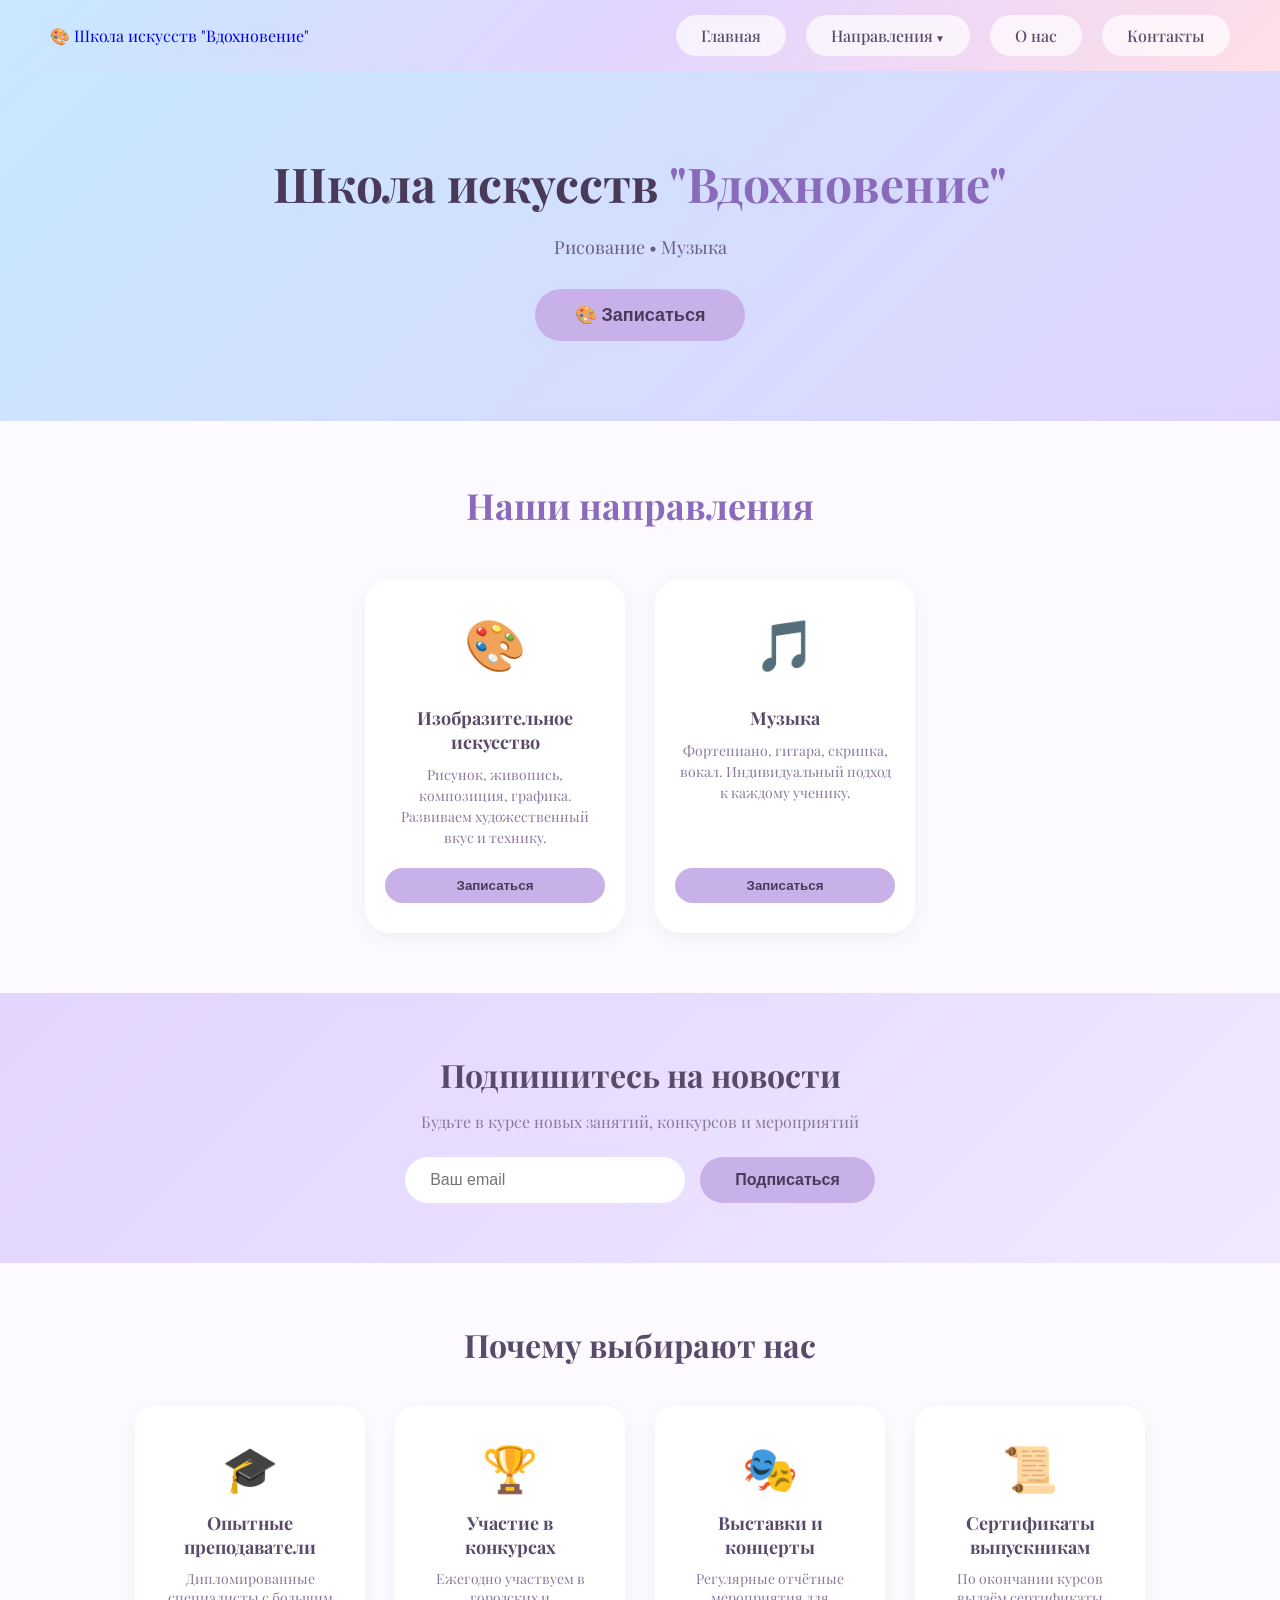
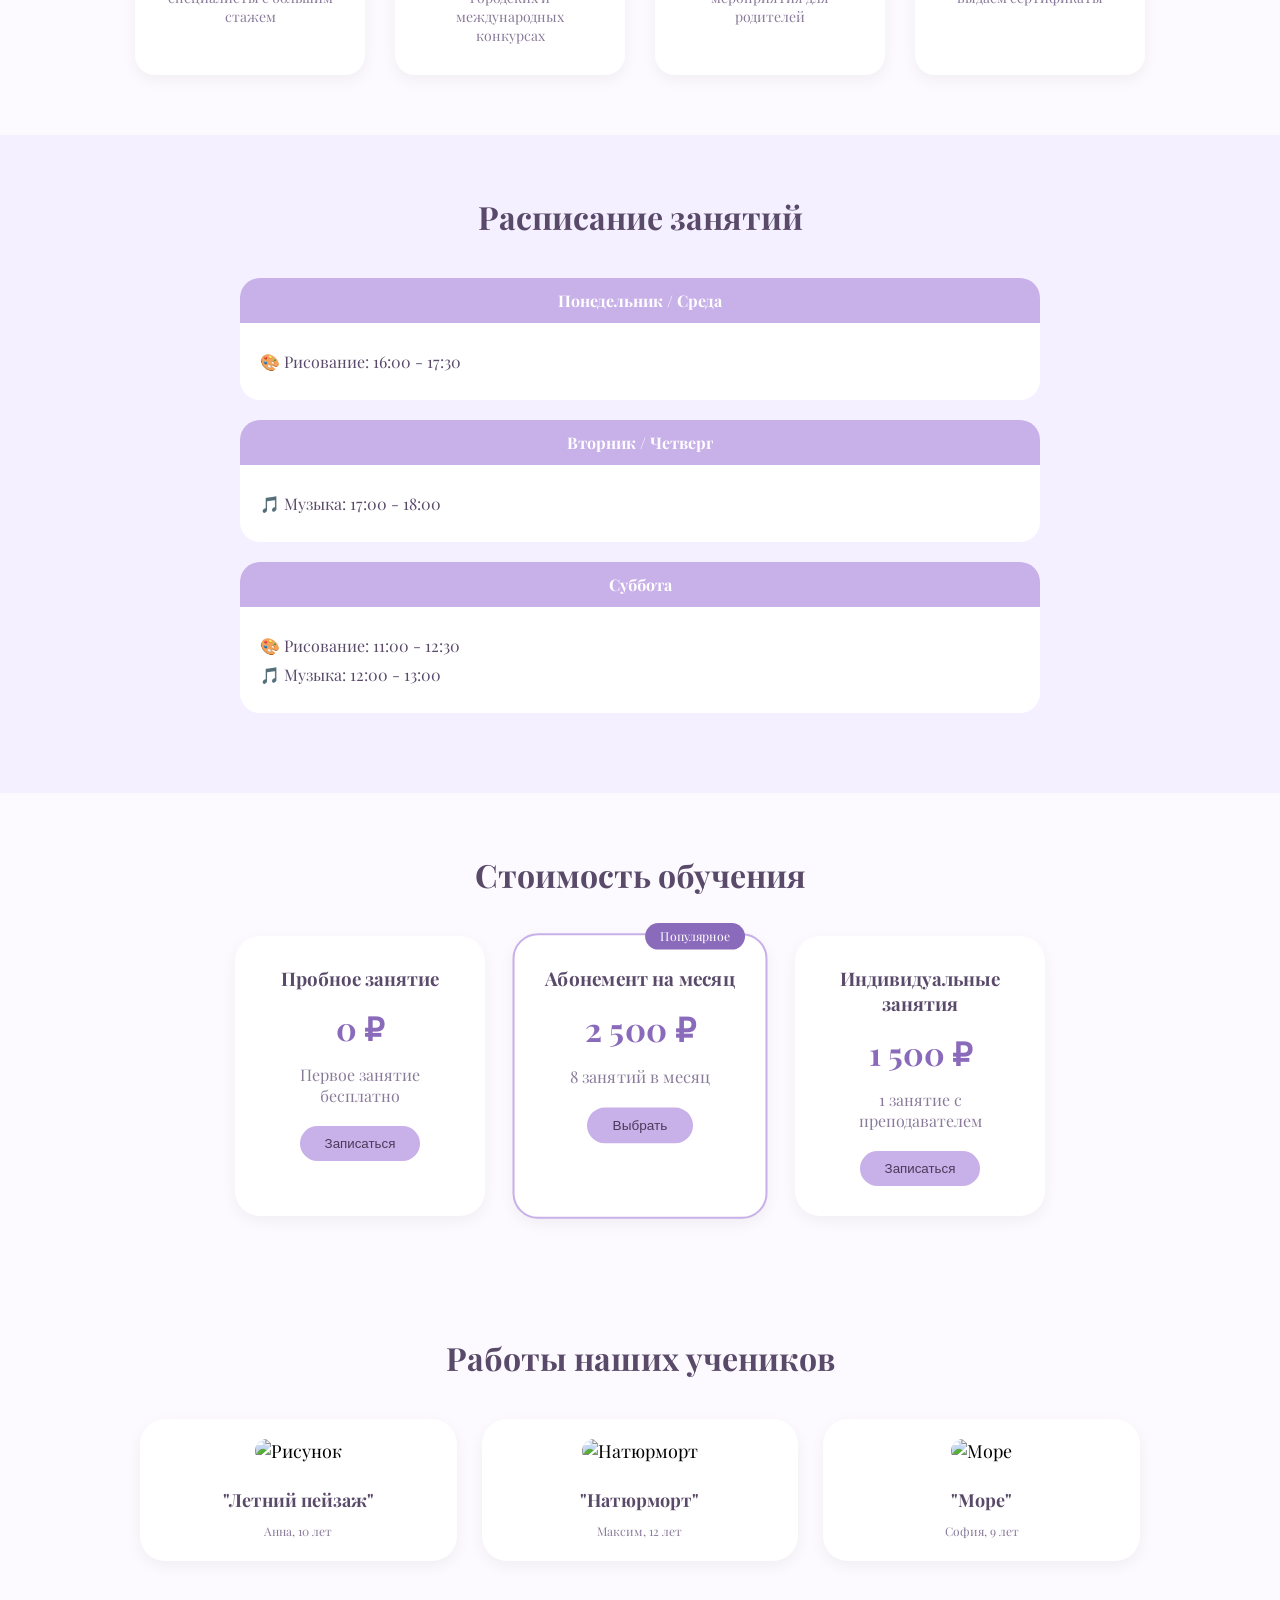
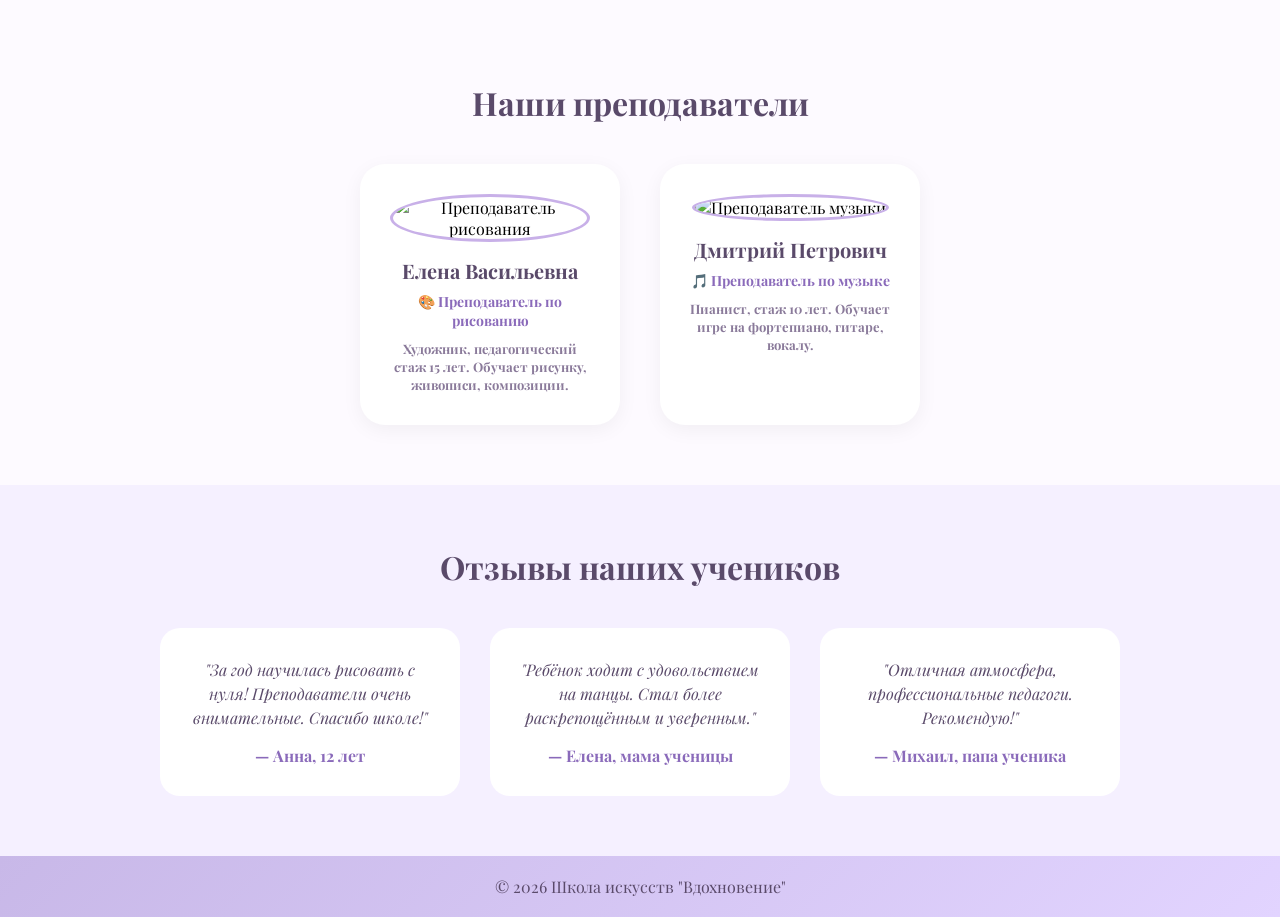
==== commit dace2723: "Add files via upload" ====
--- a/index.html
+++ b/index.html
@@ -3,7 +3,7 @@
 <head>
     <meta charset="utf-8">
     <title>Школа искусств "Вдохновение"</title>
-  <link rel="stylesheet" href="StyleSheet1.css">
+  <link rel="stylesheet" href="style.css">
   <link href="https://fonts.googleapis.com/css2?family=Playfair+Display:wght@400;700&family=Roboto&display=swap" rel="stylesheet">
 <link rel="icon" type="image/svg+xml" href="data:image/svg+xml,%3Csvg xmlns='http://www.w3.org/2000/svg' viewBox='0 0 100 100'%3E%3Ctext y='.9em' font-size='90'%3E🎨%3C/text%3E%3C/svg%3E">
 </head>
@@ -21,8 +21,6 @@
             <ul class="dropdown">
                 <li><a href="#" onclick="showDirection('Рисование')">🎨 Рисование</a></li>
                 <li><a href="#" onclick="showDirection('Музыка')">🎵 Музыка</a></li>
-                <li><a href="#" onclick="showDirection('Танцы')">💃 Танцы</a></li>
-                <li><a href="#" onclick="showDirection('Театр')">🎭 Театр</a></li>
             </ul>
         </li>
         <li><a href="about.html">О нас</a></li>
@@ -33,9 +31,10 @@
 <!-- БАННЕР -->
 <div class="banner">
     <h1>Школа искусств <span>"Вдохновение"</span></h1>
-    <p>Рисование • Музыка • Танцы • Театр</p>
+    <p>Рисование • Музыка</p>
     <button class="banner-btn" onclick="zapisatsya()">🎨 Записаться</button>
 </div>
+
 
 <!-- НАПРАВЛЕНИЯ -->
 <div class="directions">
@@ -55,32 +54,20 @@
             <p>Фортепиано, гитара, скрипка, вокал. Индивидуальный подход к каждому ученику.</p>
             <button class="card-btn" onclick="zapisatsya()">Записаться</button>
         </div>
-
-        <div class="card">
-            <div class="card-icon">💃</div>
-            <h3>Хореография</h3>
-            <p>Классический, современный танец, ритмика. Развитие пластики и грации.</p>
-            <button class="card-btn" onclick="zapisatsya()">Записаться</button>
-        </div>
-
-        <div class="card">
-            <div class="card-icon">🎭</div>
-            <h3>Театральное искусство</h3>
-            <p>Актёрское мастерство, сценическая речь, постановки для детей и взрослых.</p>
-            <button class="card-btn" onclick="zapisatsya()">Записаться</button>
-        </div>
-
-    </div>
-</div>
-
-<div class="newsletter">
+ </div>
+</div>
+
+<!-- ПОДПИСКА НА НОВОСТИ -->
+<section class="newsletter">
     <h2>Подпишитесь на новости</h2>
     <p>Будьте в курсе новых занятий, конкурсов и мероприятий</p>
     <div class="newsletter-form">
         <input type="email" id="newsEmail" placeholder="Ваш email">
         <button onclick="subscribeNews()">Подписаться</button>
     </div>
-</div>
+</section>
+<!-- КНОПКА "НАВЕРХ" -->
+<div class="go-top" onclick="scrollToTop()">↑</div>
 
 <!-- ПРЕИМУЩЕСТВА -->
 <div class="advantages">
@@ -117,14 +104,12 @@
             <div class="schedule-day">Понедельник / Среда</div>
             <div class="schedule-lessons">
                 <p>🎨 Рисование: 16:00 - 17:30</p>
-                <p>🎵 Музыка: 17:00 - 18:00</p>
             </div>
         </div>
         <div class="schedule-item">
             <div class="schedule-day">Вторник / Четверг</div>
             <div class="schedule-lessons">
-                <p>💃 Танцы: 15:00 - 16:30</p>
-                <p>🎭 Театр: 17:00 - 18:30</p>
+                <p>🎵 Музыка: 17:00 - 18:00</p>
             </div>
         </div>
         <div class="schedule-item">
@@ -132,7 +117,6 @@
             <div class="schedule-lessons">
                 <p>🎨 Рисование: 11:00 - 12:30</p>
                 <p>🎵 Музыка: 12:00 - 13:00</p>
-                <p>💃 Танцы: 13:00 - 14:30</p>
             </div>
         </div>
     </div>
@@ -168,58 +152,46 @@
     <h2>Работы наших учеников</h2>
     <div class="gallery-grid">
         <div class="gallery-item">
-            <img src="https://images.unsplash.com/photo-1579783902614-a3fb3927b6a5?w=200" alt="Рисунок" class="gallery-img">
+            <img src="https://encrypted-tbn0.gstatic.com/images?q=tbn:ANd9GcTADjcqVXEUpSbdWlk5-Wp5XbEi23LJBQRW7A&s" alt="Рисунок" class="gallery-img">
             <p>"Летний пейзаж"</p>
             <span>Анна, 10 лет</span>
         </div>
         <div class="gallery-item">
-            <img src="https://images.unsplash.com/photo-1580137189272-c9379f8864fd?w=200" alt="Натюрморт" class="gallery-img">
+            <img src="https://img.freepik.com/free-vector/hand-drawn-chalk-illustration_52683-130947.jpg?semt=ais_hybrid&w=740&q=80" alt="Натюрморт" class="gallery-img">
             <p>"Натюрморт"</p>
             <span>Максим, 12 лет</span>
         </div>
         <div class="gallery-item">
-            <img src="https://images.unsplash.com/photo-1513364776144-60967b0f800f?w=200" alt="Море" class="gallery-img">
+            <img src="https://avatars.mds.yandex.net/get-mpic/12718223/2a00000194fa34d675f32b49f6535e6e5df4/orig" alt="Море" class="gallery-img">
             <p>"Море"</p>
             <span>София, 9 лет</span>
         </div>
-        <div class="gallery-item">
-            <img src="https://images.unsplash.com/photo-1549490349-8642c95b9cd0?w=200" alt="Портрет" class="gallery-img">
-            <p>"Портрет мамы"</p>
-            <span>Дима, 11 лет</span>
-        </div>
     </div>
 </div>
 
 <!-- ПРЕПОДАВАТЕЛИ -->
-<div class="teachers">
+<section class="teachers">
     <h2>Наши преподаватели</h2>
     <div class="teachers-grid">
+        
+        <!-- Преподаватель по рисованию -->
         <div class="teacher-card">
-            <img src="https://randomuser.me/api/portraits/women/68.jpg" alt="Елена Васильевна" class="teacher-img">
+            <img src="https://randomuser.me/api/portraits/women/68.jpg" alt="Преподаватель рисования" class="teacher-img">
             <h3>Елена Васильевна</h3>
-            <p>Художник, педагогический стаж 15 лет</p>
-            <div class="teacher-desc">Преподаёт: Рисование, живопись</div>
-        </div>
+            <p>🎨 Преподаватель по рисованию</p>
+            <div class="teacher-desc">Художник, педагогический стаж 15 лет. Обучает рисунку, живописи, композиции.</div>
+        </div>
+
+        <!-- Преподаватель по музыке -->
         <div class="teacher-card">
-            <img src="https://randomuser.me/api/portraits/men/32.jpg" alt="Дмитрий Петрович" class="teacher-img">
+            <img src="https://randomuser.me/api/portraits/men/32.jpg" alt="Преподаватель музыки" class="teacher-img">
             <h3>Дмитрий Петрович</h3>
-            <p>Музыкант, стаж 10 лет</p>
-            <div class="teacher-desc">Преподаёт: Фортепиано, гитара</div>
-        </div>
-        <div class="teacher-card">
-            <img src="https://randomuser.me/api/portraits/women/45.jpg" alt="Анна Сергеевна" class="teacher-img">
-            <h3>Анна Сергеевна</h3>
-            <p>Хореограф, стаж 8 лет</p>
-            <div class="teacher-desc">Преподаёт: Танцы, ритмика</div>
-        </div>
-        <div class="teacher-card">
-            <img src="https://randomuser.me/api/portraits/women/52.jpg" alt="Ольга Игоревна" class="teacher-img">
-            <h3>Ольга Игоревна</h3>
-            <p>Актёрское мастерство, стаж 7 лет</p>
-            <div class="teacher-desc">Преподаёт: Театр, сценическая речь</div>
-        </div>
-    </div>
-</div>
+            <p>🎵 Преподаватель по музыке</p>
+            <div class="teacher-desc">Пианист, стаж 10 лет. Обучает игре на фортепиано, гитаре, вокалу.</div>
+        </div>
+
+    </div>
+</section>
 
 <!-- ОТЗЫВЫ -->
 <div class="reviews">
@@ -242,20 +214,9 @@
 
 <!-- ПОДВАЛ -->
 <div class="footer">
-    <p>© 2024 Школа искусств "Вдохновение"</p>
-</div>
-
-
-<div class="newsletter">
-    <h2>Подпишитесь на новости</h2>
-    <p>Будьте в курсе новых занятий, конкурсов и мероприятий</p>
-    <div class="newsletter-form">
-        <input type="email" id="newsEmail" placeholder="Ваш email">
-        <button onclick="subscribeNews()">Подписаться</button>
-    </div>
-</div>
-
-<button class="theme-toggle" onclick="toggleTheme()">🌙</button>
+    <p>© 2026 Школа искусств "Вдохновение"</p>
+</div>
+
 
 
 <script src="script.js"></script>
--- a/style.css
+++ b/style.css
@@ -0,0 +1,856 @@
+﻿ /* ===== ОБНУЛЕНИЕ ===== */
+* {
+    margin: 0;
+    padding: 0;
+    box-sizing: border-box;
+}
+
+body {
+    background: #f5f0ff;
+    font-family: 'Playfair Display', 'Segoe UI', Tahoma, Geneva, Verdana, sans-serif;
+}
+
+/* ===== ШАПКА ===== */
+.header {
+    background: linear-gradient(135deg, #c7e9ff 0%, #e2d4ff 50%, #ffdfe8 100%);
+    padding: 15px 50px;
+    display: flex;
+    justify-content: space-between;
+    align-items: center;
+}
+
+        .logo a {
+            text-decoration: none;
+        }
+
+        .logo-small {
+            display: block;
+            font-size: 12px;
+            color: #8a6a9a;
+            letter-spacing: 3px;
+        }
+
+        .logo-big {
+            display: block;
+            font-size: 22px;
+            color: #5a4a6a;
+            font-weight: bold;
+        }
+
+/* ===== МЕНЮ ===== */
+.nav {
+    display: flex;
+    list-style: none;
+    gap: 20px;
+}
+
+.nav li {
+    position: relative;
+    list-style: none;
+}
+
+.nav > li > a {
+    color: #5a4a6a;
+    text-decoration: none;
+    padding: 10px 25px;
+    background: rgba(255,255,255,0.7);
+    border-radius: 30px;
+    transition: 0.3s;
+    display: block;
+    font-weight: 500;
+}
+
+.nav > li > a:hover {
+    background: #c8b0e8;
+    color: white;
+    transform: translateY(-2px);
+}
+
+/* ВЫПАДАЮЩИЙ СПИСОК */
+.dropdown {
+    position: absolute;
+    top: 45px;
+    left: 0;
+    background: white;
+    border-radius: 20px;
+    padding: 10px 0;
+    min-width: 180px;
+    box-shadow: 0 10px 25px rgba(0,0,0,0.1);
+    opacity: 0;
+    visibility: hidden;
+    transition: 0.3s;
+    z-index: 100;
+}
+
+.nav li:hover .dropdown {
+    opacity: 1;
+    visibility: visible;
+}
+
+.dropdown li a {
+    display: block;
+    padding: 10px 20px;
+    color: #5a4a6a;
+    text-decoration: none;
+    background: white;
+    border-radius: 0;
+}
+
+.dropdown li a:hover {
+    background: #f0e8ff;
+    color: #8a6aba;
+    padding-left: 25px;
+}
+
+.has-dropdown > a::after {
+    content: " ▼";
+    font-size: 10px;
+}
+
+/* ===== БАННЕР ===== */
+.banner {
+    background: linear-gradient(135deg, #c8e8ff, #e0d4ff);
+    text-align: center;
+    padding: 80px 20px;
+}
+
+.banner h1 {
+    font-size: 48px;
+    color: #4a3a5a;
+    margin-bottom: 20px;
+}
+
+.banner h1 span {
+    color: #8a6aba;
+}
+
+.banner p {
+    font-size: 18px;
+    color: #6a5a8a;
+    margin-bottom: 30px;
+}
+
+.banner-btn {
+    background: #c8b0e8;
+    color: #4a3a5a;
+    padding: 15px 40px;
+    border: none;
+    border-radius: 50px;
+    font-size: 18px;
+    font-weight: bold;
+    cursor: pointer;
+    transition: 0.3s;
+}
+
+.banner-btn:hover {
+    background: #d4c0f0;
+    transform: scale(1.05);
+}
+
+/* ===== НАПРАВЛЕНИЯ (КАРТОЧКИ) ===== */
+.directions {
+    padding: 60px 40px;
+    background: #fdfaff;
+    text-align: center;
+}
+
+.section-title {
+    font-size: 36px;
+    color: #8a6aba;
+    margin-bottom: 50px;
+}
+
+.cards {
+    display: flex;
+    flex-wrap: wrap;
+    justify-content: center;
+    gap: 30px;
+    max-width: 1200px;
+    margin: 0 auto;
+}
+
+.card {
+    background: white;
+    border-radius: 25px;
+    padding: 30px 20px;
+    width: 260px;
+    text-align: center;
+    box-shadow: 0 5px 20px rgba(0,0,0,0.05);
+    transition: 0.3s;
+    display: flex;
+    flex-direction: column;
+}
+
+.card:hover {
+    transform: translateY(-10px);
+    box-shadow: 0 15px 35px rgba(160,120,200,0.2);
+}
+
+.card-icon {
+    font-size: 50px;
+    margin-bottom: 15px;
+}
+
+.card h3 {
+    color: #5a4a6a;
+    font-size: 18px;
+    margin: 15px 0 10px;
+}
+
+.card p {
+    color: #8a7a9a;
+    font-size: 14px;
+    line-height: 1.5;
+    margin-bottom: 20px;
+    flex-grow: 1;
+}
+
+.card-btn {
+    background: #c8b0e8;
+    color: #4a3a5a;
+    border: none;
+    padding: 10px 20px;
+    border-radius: 30px;
+    cursor: pointer;
+    font-weight: bold;
+    transition: 0.3s;
+    margin-top: auto;
+}
+
+.card-btn:hover {
+    background: #b89dd8;
+    transform: scale(1.02);
+}
+
+/* ===== ПОДВАЛ ===== */
+.footer {
+    background: linear-gradient(135deg, #c8b8e8, #e2d4ff);
+    text-align: center;
+    padding: 20px;
+    color: #5a4a6a;
+}
+
+/* ===== ДЛЯ СТРАНИЦ "О НАС" И "КОНТАКТЫ" ===== */
+.page-content {
+    max-width: 800px;
+    margin: 60px auto;
+    padding: 40px;
+    background: white;
+    border-radius: 30px;
+    box-shadow: 0 5px 20px rgba(0,0,0,0.05);
+}
+
+.page-content h1 {
+    color: #5a4a6a;
+    font-size: 36px;
+    margin-bottom: 30px;
+    text-align: center;
+}
+ .about-text p, .contacts-info p {
+    color: #7a6a8a;
+    font-size: 18px;
+    line-height: 1.8;
+    margin-bottom: 15px;
+}
+
+.contacts-info p {
+    padding: 10px 0;
+    border-bottom: 1px solid #f0e8ff;
+}
+/* ПРЕИМУЩЕСТВА */
+.advantages {
+    padding: 60px 40px;
+    background: #fdfaff;
+    text-align: center;
+}
+
+.advantages h2 {
+    font-size: 32px;
+    color: #5a4a6a;
+    margin-bottom: 40px;
+}
+
+.advantages-grid {
+    display: flex;
+    flex-wrap: wrap;
+    justify-content: center;
+    gap: 30px;
+}
+
+.advantage-item {
+    background: white;
+    border-radius: 20px;
+    padding: 30px;
+    width: 230px;
+    text-align: center;
+    box-shadow: 0 5px 15px rgba(0,0,0,0.05);
+}
+
+.advantage-icon {
+    font-size: 45px;
+    margin-bottom: 15px;
+}
+
+.advantage-item h3 {
+    color: #5a4a6a;
+    font-size: 18px;
+    margin-bottom: 10px;
+}
+
+.advantage-item p {
+    color: #8a7a9a;
+    font-size: 14px;
+}
+
+/* РАСПИСАНИЕ */
+.schedule {
+    padding: 60px 40px;
+    background: #f5f0ff;
+    text-align: center;
+}
+
+.schedule h2 {
+    font-size: 32px;
+    color: #5a4a6a;
+    margin-bottom: 40px;
+}
+
+.schedule-grid {
+    max-width: 800px;
+    margin: 0 auto;
+}
+
+.schedule-item {
+    background: white;
+    border-radius: 20px;
+    margin-bottom: 20px;
+    overflow: hidden;
+}
+
+.schedule-day {
+    background: #c8b0e8;
+    color: white;
+    padding: 12px 20px;
+    font-weight: bold;
+}
+
+.schedule-lessons {
+    padding: 20px;
+    text-align: left;
+}
+
+.schedule-lessons p {
+    color: #5a4a6a;
+    margin: 8px 0;
+}
+
+/* ЦЕНЫ */
+.prices {
+    padding: 60px 40px;
+    background: #fdfaff;
+    text-align: center;
+}
+
+.prices h2 {
+    font-size: 32px;
+    color: #5a4a6a;
+    margin-bottom: 40px;
+}
+
+.prices-grid {
+    display: flex;
+    flex-wrap: wrap;
+    justify-content: center;
+    gap: 30px;
+}
+
+.price-card {
+    background: white;
+    border-radius: 25px;
+    padding: 30px;
+    width: 250px;
+    text-align: center;
+    position: relative;
+    box-shadow: 0 5px 15px rgba(0,0,0,0.05);
+}
+
+.price-card.popular {
+    border: 2px solid #c8b0e8;
+    transform: scale(1.02);
+}
+
+.popular-badge {
+    position: absolute;
+    top: -12px;
+    right: 20px;
+    background: #8a6aba;
+    color: white;
+    padding: 5px 15px;
+    border-radius: 20px;
+    font-size: 12px;
+}
+
+.price-card h3 {
+    color: #5a4a6a;
+    margin-bottom: 15px;
+}
+
+.price {
+    font-size: 32px;
+    font-weight: bold;
+    color: #8a6aba;
+    margin: 15px 0;
+}
+
+.price-card p {
+    color: #8a7a9a;
+    margin-bottom: 20px;
+}
+
+.price-btn {
+    background: #c8b0e8;
+    color: #4a3a5a;
+    border: none;
+    padding: 10px 25px;
+    border-radius: 30px;
+    cursor: pointer;
+}
+
+/* ОТЗЫВЫ */
+.reviews {
+    padding: 60px 40px;
+    background: #f5f0ff;
+    text-align: center;
+}
+
+.reviews h2 {
+    font-size: 32px;
+    color: #5a4a6a;
+    margin-bottom: 40px;
+}
+
+.reviews-grid {
+    display: flex;
+    flex-wrap: wrap;
+    justify-content: center;
+    gap: 30px;
+}
+
+.review-card {
+    background: white;
+    border-radius: 20px;
+    padding: 30px;
+    width: 300px;
+    text-align: center;
+}
+
+.review-text {
+    color: #5a4a6a;
+    font-style: italic;
+    line-height: 1.5;
+    margin-bottom: 15px;
+}
+
+.review-author {
+    color: #8a6aba;
+    font-weight: bold;
+}
+
+.gallery {
+    padding: 60px 40px;
+    background: #fdfaff;
+    text-align: center;
+}
+.gallery-grid {
+    display: grid;
+    grid-template-columns: repeat(auto-fit, minmax(200px, 1fr));
+    gap: 20px;
+    max-width: 1000px;
+    margin: 0 auto;
+}
+.gallery-item {
+    padding: 60px 20px;
+    border-radius: 20px;
+    font-size: 18px;
+    transition: 0.3s;
+}
+.gallery-item:hover {
+    transform: scale(1.05);
+}
+
+/* ПОДПИСКА НА НОВОСТИ */
+.newsletter {
+    padding: 60px 40px;
+    background: linear-gradient(135deg, #e2d4ff, #f0e8ff);
+    text-align: center;
+}
+
+.newsletter h2 {
+    font-size: 32px;
+    color: #5a4a6a;
+    margin-bottom: 15px;
+}
+
+.newsletter p {
+    color: #8a7a9a;
+    margin-bottom: 25px;
+}
+
+.newsletter-form {
+    display: flex;
+    justify-content: center;
+    gap: 15px;
+    flex-wrap: wrap;
+}
+
+.newsletter-form input {
+    padding: 14px 25px;
+    border: none;
+    border-radius: 50px;
+    width: 280px;
+    font-size: 16px;
+}
+
+.newsletter-form button {
+    background: #c8b0e8;
+    color: #4a3a5a;
+    border: none;
+    padding: 14px 35px;
+    border-radius: 50px;
+    font-size: 16px;
+    font-weight: bold;
+    cursor: pointer;
+    transition: 0.3s;
+}
+
+.newsletter-form button:hover {
+    background: #b89dd8;
+    transform: scale(1.02);
+}
+
+/* КНОПКА "НАВЕРХ" */
+.go-top {
+    position: fixed;
+    bottom: 30px;
+    right: 30px;
+    background: #c8b0e8;
+    color: #4a3a5a;
+    width: 50px;
+    height: 50px;
+    border-radius: 50%;
+    display: flex;
+    align-items: center;
+    justify-content: center;
+    cursor: pointer;
+    font-size: 28px;
+    opacity: 0;
+    visibility: hidden;
+    transition: 0.3s;
+    z-index: 999;
+}
+
+.go-top.show {
+    opacity: 1;
+    visibility: visible;
+}
+
+.go-top:hover {
+    background: #b89dd8;
+    transform: scale(1.05);
+}
+
+.theme-toggle {
+    position: fixed;
+    bottom: 30px;
+    left: 30px;
+    background: #c8b0e8;
+    border: none;
+    border-radius: 50%;
+    width: 50px;
+    height: 50px;
+    font-size: 24px;
+    cursor: pointer;
+    z-index: 1000;
+}
+body.dark {
+    background: #2a2a3a;
+}
+body.dark .card {
+    background: #3a3a4a;
+    color: #ddd;
+}
+/* РАБОТЫ УЧЕНИКОВ */
+.gallery {
+    padding: 60px 40px;
+    background: #fdfaff;
+    text-align: center;
+}
+
+.gallery h2 {
+    font-size: 32px;
+    color: #5a4a6a;
+    margin-bottom: 40px;
+}
+
+.gallery-grid {
+    display: grid;
+    grid-template-columns: repeat(auto-fit, minmax(220px, 1fr));
+    gap: 25px;
+    max-width: 1000px;
+    margin: 0 auto;
+}
+
+.gallery-item {
+    background: white;
+    border-radius: 25px;
+    padding: 20px;
+    text-align: center;
+    box-shadow: 0 5px 15px rgba(0,0,0,0.05);
+    transition: 0.3s;
+}
+
+.gallery-item:hover {
+    transform: translateY(-5px);
+}
+
+.gallery-img {
+    width: 100%;
+    height: 150px;
+    object-fit: cover;
+    border-radius: 15px;
+    margin-bottom: 15px;
+}
+
+.gallery-item p {
+    color: #5a4a6a;
+    font-weight: bold;
+    margin: 10px 0 5px;
+}
+
+.gallery-item span {
+    color: #8a7a9a;
+    font-size: 12px;
+}
+
+/* ПРЕПОДАВАТЕЛИ */
+.teachers {
+    padding: 60px 40px;
+    background: #f5f0ff;
+    text-align: center;
+}
+
+.teachers h2 {
+    font-size: 32px;
+    color: #5a4a6a;
+    margin-bottom: 40px;
+}
+
+.teachers-grid {
+    display: flex;
+    flex-wrap: wrap;
+    justify-content: center;
+    gap: 30px;
+    max-width: 1000px;
+    margin: 0 auto;
+}
+
+.teacher-card {
+    background: white;
+    border-radius: 25px;
+    padding: 25px;
+    width: 220px;
+    text-align: center;
+    box-shadow: 0 5px 15px rgba(0,0,0,0.05);
+    transition: 0.3s;
+}
+
+.teacher-card:hover {
+    transform: translateY(-5px);
+}
+
+.teacher-img {
+    width: 120px;
+    height: 120px;
+    border-radius: 50%;
+    object-fit: cover;
+    margin-bottom: 15px;
+    border: 3px solid #c8b0e8;
+}
+
+.teacher-card h3 {
+    color: #5a4a6a;
+    font-size: 18px;
+    margin-bottom: 8px;
+}
+
+.teacher-card p {
+    color: #8a7a9a;
+    font-size: 13px;
+    margin-bottom: 10px;
+}
+
+.teacher-desc {
+    color: #c8b0e8;
+    font-size: 12px;
+    font-weight: bold;
+}
+    font-size: 60px;
+    margin-bottom: 15px;
+}
+
+.gallery-item p {
+    color: #5a4a6a;
+    font-weight: bold;
+    margin-bottom: 5px;
+}
+
+.gallery-item span {
+    color: #8a7a9a;
+    font-size: 12px;
+}
+
+.teachers {
+    padding: 60px 40px;
+    background: #fdfaff;
+    text-align: center;
+}
+
+.teachers h2 {
+    font-size: 32px;
+    color: #5a4a6a;
+    margin-bottom: 40px;
+}
+
+.teachers-grid {
+    display: flex;
+    justify-content: center;
+    gap: 40px;
+    flex-wrap: wrap;
+    max-width: 800px;
+    margin: 0 auto;
+}
+
+.teacher-card {
+    background: white;
+    border-radius: 25px;
+    padding: 30px;
+    width: 260px;
+    text-align: center;
+    box-shadow: 0 5px 20px rgba(0,0,0,0.05);
+    transition: 0.3s;
+}
+
+.teacher-card:hover {
+    transform: translateY(-5px);
+}
+
+.teacher-img {
+    width: 120px;
+    height: 120px;
+    border-radius: 50%;
+    object-fit: cover;
+    margin-bottom: 15px;
+    border: 3px solid #c8b0e8;
+}
+
+.teacher-card h3 {
+    color: #5a4a6a;
+    font-size: 20px;
+    margin-bottom: 8px;
+}
+
+.teacher-card p {
+    color: #8a6aba;
+    font-size: 14px;
+    font-weight: bold;
+    margin-bottom: 10px;
+}
+
+.teacher-desc {
+    color: #8a7a9a;
+    font-size: 13px;
+    line-height: 1.4;
+}
+
+
+/* АДАПТАВНОСТЬ ДЛЯ ТЕЛЕФОНОВ */
+@media (max-width: 480px) {
+    .nav {
+        flex-direction: column;
+        gap: 10px;
+    }
+    
+    .nav > li > a {
+        text-align: center;
+    }
+    
+    .banner {
+        padding: 40px 15px;
+    }
+    
+    .banner h1 {
+        font-size: 28px;
+    }
+    
+    .schedule-grid {
+        margin: 0 10px;
+    }
+    
+    .counter-section {
+        gap: 20px;
+    }
+}
+ /* АДАПТАВНОСТЬ ДЛЯ ПЛАНШЕТОВ */
+@media (max-width: 768px) {
+    .header {
+        flex-direction: column;
+        gap: 15px;
+        padding: 15px 20px;
+    }
+    
+    .cards {
+        flex-direction: column;
+        align-items: center;
+    }
+    
+    .card {
+        width: 100%;
+        max-width: 300px;
+    }
+    
+    .advantages-grid,
+    .prices-grid,
+    .teachers-grid,
+    .news-grid,
+    .reviews-grid {
+        flex-direction: column;
+        align-items: center;
+    }
+    
+    .advantage-item,
+    .price-card,
+    .teacher-card,
+    .news-card,
+    .review-card {
+        width: 100%;
+        max-width: 300px;
+    }
+    
+    .banner h1 {
+        font-size: 36px;
+    }
+    
+    .section-title {
+        font-size: 28px;
+    }
+    
+    .newsletter-form {
+        flex-direction: column;
+        align-items: center;
+    }
+    
+    .newsletter-form input {
+        width: 100%;
+        max-width: 280px;
+    }
+}
